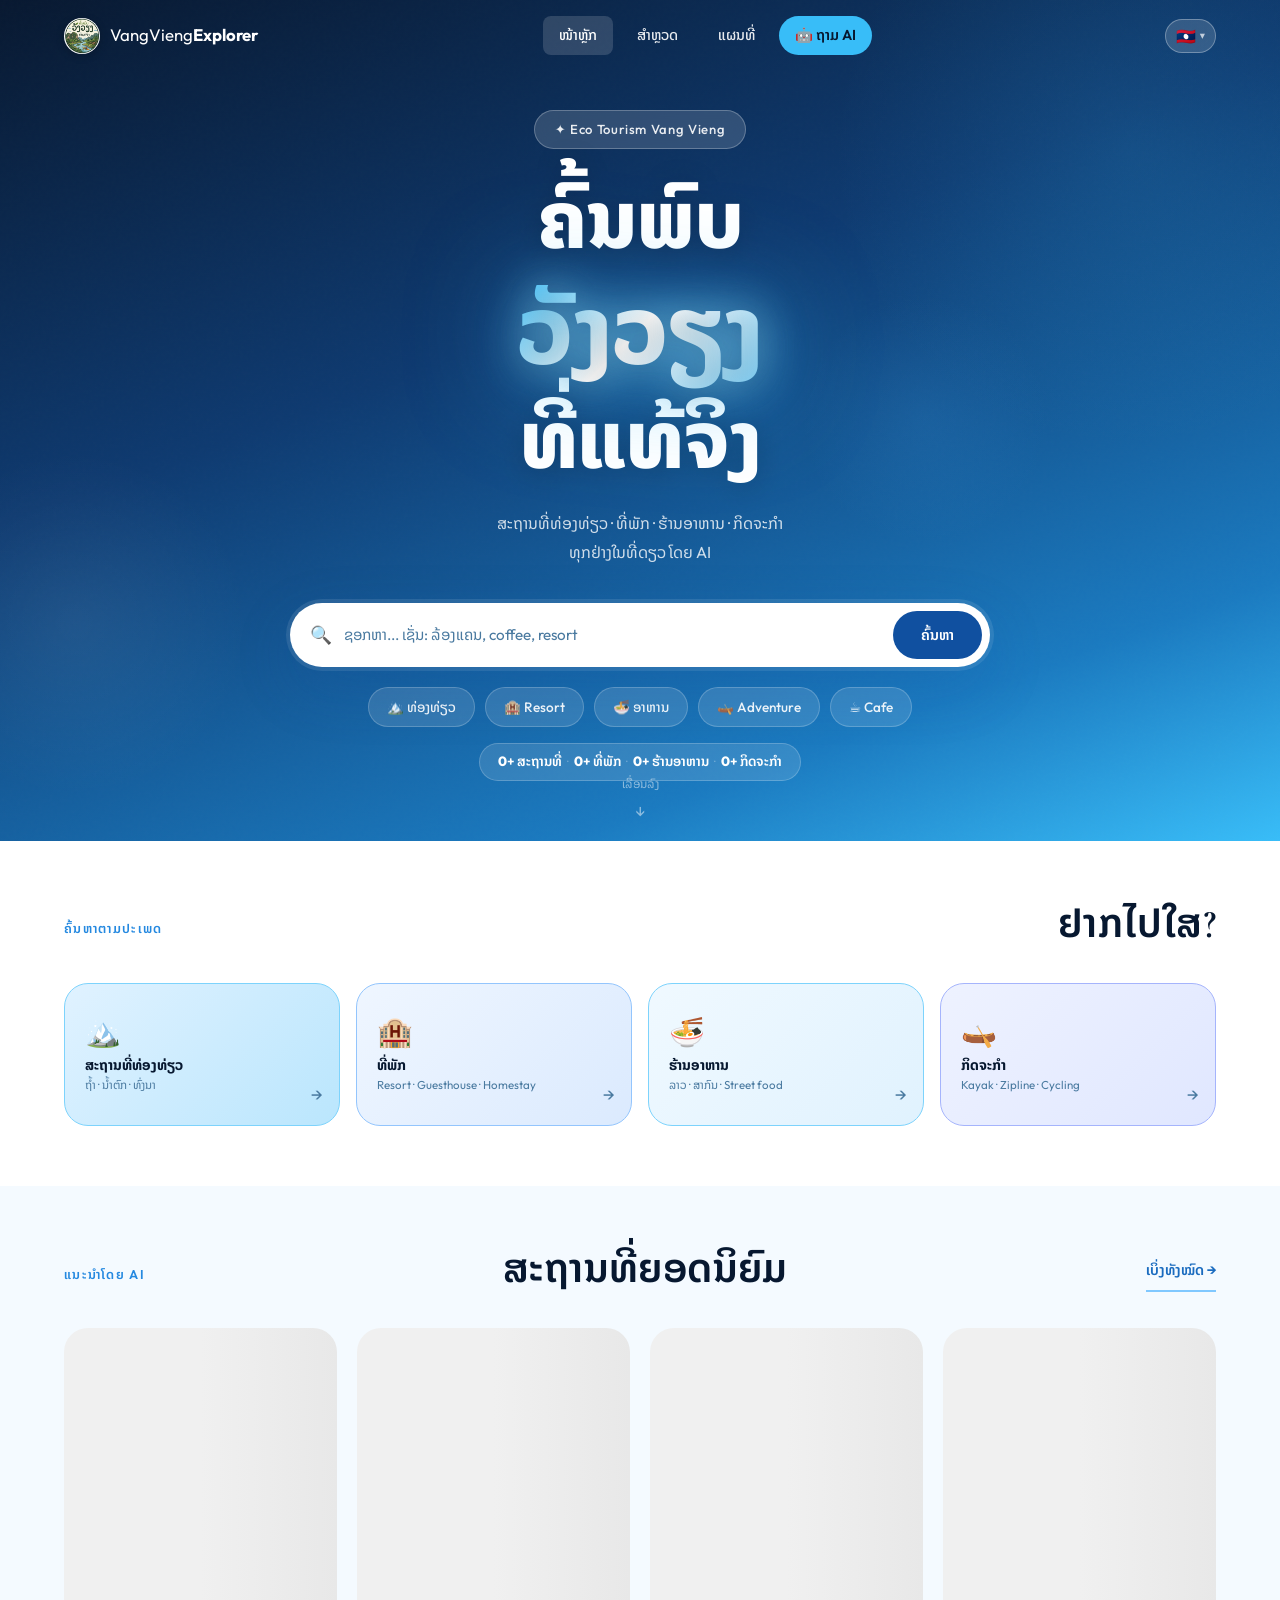
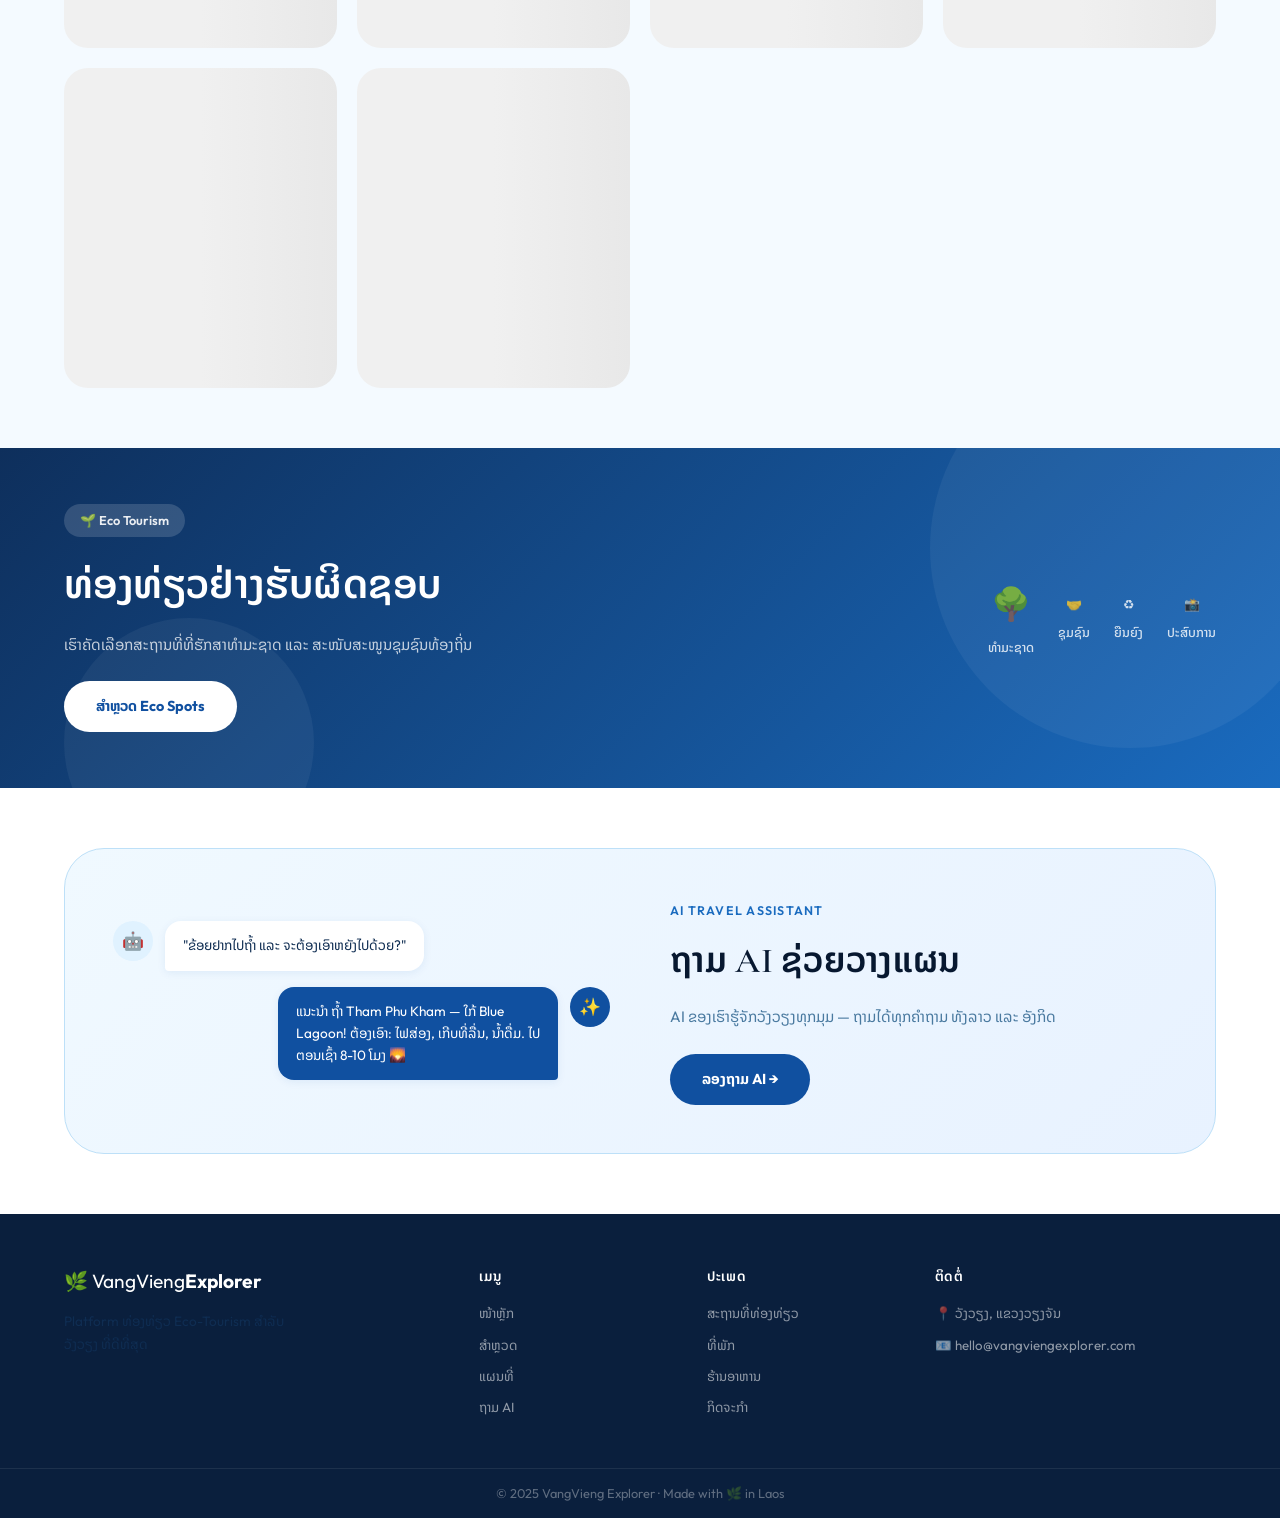
==== index.html @ a39c1e80 "Add files via upload" ====
<!DOCTYPE html>
<html lang="lo">
<head>
  <meta charset="UTF-8" />
  <meta name="viewport" content="width=device-width, initial-scale=1.0" />
  <title>VangVieng Explorer 🌿 — ສຳຫຼວດວັງວຽງ ລາວ</title>

  <!-- SEO -->
  <meta name="description" content="ສຳຫຼວດວັງວຽງ ລາວ — ສະຖານທີ່ທ່ອງທ່ຽວ, ທີ່ພັກ, ຮ້ານອາຫານ, ກິດຈະກຳ. Discover Vang Vieng attractions, hotels, restaurants and activities powered by AI.">
  <meta name="keywords" content="Vang Vieng, ວັງວຽງ, Laos, ລາວ, tourism, travel, eco tourism, Blue Lagoon, Tham Chang, kayak, zipline">
  <meta name="author" content="VangVieng Explorer">
  <meta name="robots" content="index, follow">
  <meta name="google-site-verification" content="aIEkSNs_3NFdKV3iaKgwpjX4M2gqIAVR-UfDAykAiaM">
  <link rel="canonical" href="https://duantest001-rgb.github.io/vangvieng-explorer/">

  <!-- Open Graph (Facebook, Line, WhatsApp) -->
  <meta property="og:type" content="website">
  <meta property="og:url" content="https://duantest001-rgb.github.io/vangvieng-explorer/">
  <meta property="og:title" content="VangVieng Explorer — ສຳຫຼວດວັງວຽງ ລາວ">
  <meta property="og:description" content="ສະຖານທີ່ທ່ອງທ່ຽວ, ທີ່ພັກ, ຮ້ານອາຫານ, ກິດຈະກຳ ວັງວຽງ ທຸກຢ່າງໃນທີ່ດຽວ ໂດຍ AI">
  <meta property="og:image" content="https://duantest001-rgb.github.io/vangvieng-explorer/assets/logo.png">
  <meta property="og:locale" content="lo_LA">
  <meta property="og:locale:alternate" content="en_US">
  <meta property="og:site_name" content="VangVieng Explorer">

  <!-- Twitter Card -->
  <meta name="twitter:card" content="summary_large_image">
  <meta name="twitter:title" content="VangVieng Explorer — ສຳຫຼວດວັງວຽງ">
  <meta name="twitter:description" content="ສະຖານທີ່ທ່ອງທ່ຽວ, ທີ່ພັກ, ຮ້ານອາຫານ ວັງວຽງ ໂດຍ AI">
  <meta name="twitter:image" content="https://duantest001-rgb.github.io/vangvieng-explorer/assets/logo.png">

  <!-- PWA -->
  <meta name="theme-color" content="#1050a0">
  <meta name="mobile-web-app-capable" content="yes">
  <meta name="apple-mobile-web-app-capable" content="yes">
  <meta name="apple-mobile-web-app-status-bar-style" content="black-translucent">
  <meta name="apple-mobile-web-app-title" content="VVExplorer">
  <link rel="manifest" href="manifest.json">
  <link rel="apple-touch-icon" href="assets/logo.png">
  <link rel="stylesheet" href="css/style.css" />
  <link rel="preconnect" href="https://fonts.googleapis.com">
  <link rel="preconnect" href="https://fonts.gstatic.com" crossorigin>
  <link href="https://fonts.googleapis.com/css2?family=Cormorant+Garamond:wght@500;600;700;800&family=Outfit:wght@300;400;500;600;700&family=Noto+Sans+Lao:wght@400;600;700;800&display=swap" rel="stylesheet">
</head>
<body>

  <nav class="navbar" id="navbar">
    <div class="nav-container">
      <a href="index.html" class="nav-logo">
        <img src="assets/logo.png" alt="logo" class="nav-logo-img" />
        <span class="logo-text">VangVieng<strong>Explorer</strong></span>
      </a>
      <div class="nav-links" id="navLinks">
        <a href="index.html" class="nav-link active" data-i18n="nav.home">ໜ້າຫຼັກ</a>
        <a href="pages/explore.html" class="nav-link" data-i18n="nav.explore">ສຳຫຼວດ</a>
        <a href="pages/map.html" class="nav-link" data-i18n="nav.map">ແຜນທີ່</a>
        <a href="pages/ai-chat.html" class="nav-link nav-ai" data-i18n="nav.ai">🤖 ຖາມ AI</a>
      </div>
      <div class="lang-dropdown" id="langDropdown">
        <button class="lang-toggle" id="langToggle" onclick="toggleLangMenu()">
          <span id="langFlag">🇱🇦</span>
          
          <span class="lang-arrow">▾</span>
        </button>
        <div class="lang-menu" id="langMenu">
          <button class="lang-option active" data-lang="lo" onclick="selectLang('lo','🇱🇦','ລາວ')">🇱🇦 ລາວ</button>
          <button class="lang-option" data-lang="en" onclick="selectLang('en','🇬🇧','English')">🇬🇧 English</button>
          <button class="lang-option" data-lang="zh" onclick="selectLang('zh','🇨🇳','中文')">🇨🇳 中文</button>
          <button class="lang-option" data-lang="th" onclick="selectLang('th','🇹🇭','ไทย')">🇹🇭 ไทย</button>
          <button class="lang-option" data-lang="ko" onclick="selectLang('ko','🇰🇷','한국어')">🇰🇷 한국어</button>
        </div>
      </div>
      <button class="hamburger" id="hamburger" aria-label="menu">
        <span></span><span></span><span></span>
      </button>
    </div>
  </nav>

  <!-- HERO -->
  <section class="hero">
    <div class="hero-bg">
      <div class="hero-shape s1"></div><div class="hero-shape s2"></div><div class="hero-shape s3"></div>
    </div>
    <div class="hero-content">
      <div class="hero-badge">✦ <span data-i18n="hero.badge">Eco Tourism Vang Vieng</span></div>
      <h1 class="hero-title">
        <span data-i18n="hero.line1">ຄົ້ນພົບ</span><br/>
        <span class="hero-highlight">ວັງວຽງ</span><br/>
        <span data-i18n="hero.line2">ທີ່ແທ້ຈິງ</span>
      </h1>
      <p class="hero-sub" data-i18n="hero.sub">ສະຖານທີ່ທ່ອງທ່ຽວ · ທີ່ພັກ · ຮ້ານອາຫານ · ກິດຈະກຳ<br>ທຸກຢ່າງໃນທີ່ດຽວ ໂດຍ AI</p>
      <div class="search-box">
        <div class="search-icon">🔍</div>
        <input type="text" id="heroSearch" class="search-input" placeholder="ຊອກຫາ..." autocomplete="off" />
        <button class="search-btn" onclick="handleSearch()" data-i18n="search.btn">ຄົ້ນຫາ</button>
      </div>
      <div class="quick-tags">
        <button class="tag" onclick="searchTag('attraction')" data-i18n="tag.attraction">🏔️ ທ່ອງທ່ຽວ</button>
        <button class="tag" onclick="searchTag('resort')" data-i18n="tag.resort">🏨 Resort</button>
        <button class="tag" onclick="searchTag('restaurant')" data-i18n="tag.food">🍜 ອາຫານ</button>
        <button class="tag" onclick="searchTag('adventure')" data-i18n="tag.adventure">🛶 Adventure</button>
        <button class="tag" onclick="searchTag('cafe')" data-i18n="tag.cafe">☕ Cafe</button>
      </div>
      <!-- WEATHER + STATS WIDGETS -->
      <div class="hero-widgets">
        <div class="weather-widget" id="weatherWidget" style="display:none;">
          <span class="weather-icon" id="wIcon">🌤️</span>
          <span class="weather-temp" id="wTemp">--°C</span>
          <span class="weather-desc" id="wDesc">ວັງວຽງ</span>
        </div>
        <div class="stats-widget">
          <span class="stats-widget-item"><span class="stat-num" data-target="50">0</span>+ <span data-i18n="stat.places">ສະຖານທີ່</span></span>
          <span class="stats-widget-dot">·</span>
          <span class="stats-widget-item"><span class="stat-num" data-target="30">0</span>+ <span data-i18n="stat.hotels">ທີ່ພັກ</span></span>
          <span class="stats-widget-dot">·</span>
          <span class="stats-widget-item"><span class="stat-num" data-target="40">0</span>+ <span data-i18n="stat.restaurants">ຮ້ານ</span></span>
          <span class="stats-widget-dot">·</span>
          <span class="stats-widget-item"><span class="stat-num" data-target="20">0</span>+ <span data-i18n="stat.activities">ກິດຈະກຳ</span></span>
        </div>
      </div>
    </div>
    <div class="hero-scroll">
      <span data-i18n="scroll">ເລື່ອນລົງ</span>
      <div class="scroll-arrow">↓</div>
    </div>
  </section>

  <!-- CATEGORIES -->
  <section class="section categories-section">
    <div class="container">
      <div class="section-header">
        <p class="section-label" data-i18n="cat.label">ຄົ້ນຫາຕາມປະເພດ</p>
        <h2 class="section-title" data-i18n="cat.title">ຢາກໄປໃສ?</h2>
      </div>
      <div class="categories-grid">
        <a href="pages/explore.html?cat=attraction" class="cat-card cat-attraction">
          <div class="cat-icon">🏔️</div>
          <div class="cat-info">
            <h3 data-i18n="cat.attraction">ສະຖານທີ່ທ່ອງທ່ຽວ</h3>
            <p data-i18n="cat.attraction.sub">ຖ້ຳ · ນ້ຳຕົກ · ທົ່ງນາ</p>
          </div>
          <div class="cat-arrow">→</div>
        </a>
        <a href="pages/explore.html?cat=hotel" class="cat-card cat-hotel">
          <div class="cat-icon">🏨</div>
          <div class="cat-info">
            <h3 data-i18n="cat.hotel">ທີ່ພັກ</h3>
            <p data-i18n="cat.hotel.sub">Resort · Guesthouse · Homestay</p>
          </div>
          <div class="cat-arrow">→</div>
        </a>
        <a href="pages/explore.html?cat=restaurant" class="cat-card cat-restaurant">
          <div class="cat-icon">🍜</div>
          <div class="cat-info">
            <h3 data-i18n="cat.restaurant">ຮ້ານອາຫານ</h3>
            <p data-i18n="cat.restaurant.sub">ລາວ · ສາກົນ · Street food</p>
          </div>
          <div class="cat-arrow">→</div>
        </a>
        <a href="pages/explore.html?cat=activity" class="cat-card cat-activity">
          <div class="cat-icon">🛶</div>
          <div class="cat-info">
            <h3 data-i18n="cat.activity">ກິດຈະກຳ</h3>
            <p data-i18n="cat.activity.sub">Kayak · Zipline · Cycling</p>
          </div>
          <div class="cat-arrow">→</div>
        </a>
      </div>
    </div>
  </section>

  <!-- FEATURED -->
  <section class="section featured-section">
    <div class="container">
      <div class="section-header">
        <p class="section-label" data-i18n="featured.label">ແນະນຳໂດຍ AI</p>
        <h2 class="section-title" data-i18n="featured.title">ສະຖານທີ່ຍອດນິຍົມ</h2>
        <a href="pages/explore.html" class="see-all" data-i18n="featured.all">ເບິ່ງທັງໝົດ →</a>
      </div>
      <div class="places-grid" id="featuredGrid"></div>
    </div>
  </section>

  <!-- ECO BANNER -->
  <section class="eco-banner">
    <div class="eco-bg-shapes"><div class="eco-shape e1"></div><div class="eco-shape e2"></div></div>
    <div class="container eco-content">
      <div class="eco-text">
        <span class="eco-tag">🌱 Eco Tourism</span>
        <h2 data-i18n="eco.title">ທ່ອງທ່ຽວຢ່າງຮັບຜິດຊອບ</h2>
        <p data-i18n="eco.sub">ເຮົາຄັດເລືອກສະຖານທີ່ທີ່ຮັກສາທໍາມະຊາດ ແລະ ສະໜັບສະໜູນຊຸມຊົນທ້ອງຖິ່ນ</p>
        <a href="pages/explore.html?eco=true" class="btn-eco" data-i18n="eco.btn">ສຳຫຼວດ Eco Spots</a>
      </div>
      <div class="eco-icons">
        <div class="eco-icon-item">🌳<span data-i18n="eco.nature">ທໍາມະຊາດ</span></div>
        <div class="eco-icon-item">🤝<span data-i18n="eco.community">ຊຸມຊົນ</span></div>
        <div class="eco-icon-item">♻️<span data-i18n="eco.sustain">ຍືນຍົງ</span></div>
        <div class="eco-icon-item">📸<span data-i18n="eco.experience">ປະສົບການ</span></div>
      </div>
    </div>
  </section>

  <!-- AI PROMO -->
  <section class="section ai-promo-section">
    <div class="container">
      <div class="ai-promo-card">
        <div class="ai-promo-left">
          <div class="ai-bubble">
            <div class="ai-avatar">🤖</div>
            <div class="ai-msg"><p data-i18n="ai.q">"ຂ້ອຍຢາກໄປຖ້ຳ ແລະ ຈະຕ້ອງເອົາຫຍັງໄປດ້ວຍ?"</p></div>
          </div>
          <div class="ai-bubble reply" id="aiPromoBubble" style="opacity:0;transform:translateY(8px);transition:opacity 0.5s ease,transform 0.5s ease;">
            <div class="ai-avatar bot">✨</div>
            <div class="ai-msg bot-msg"><p data-i18n="ai.a">ແນະນຳ ຖ້ຳ Tham Phu Kham — ໃກ້ Blue Lagoon! ຕ້ອງເອົາ: ໄຟສ່ອງ, ເກີບ, ນ້ຳດື່ມ 🌄</p></div>
          </div>
        </div>
        <div class="ai-promo-right">
          <span class="ai-label">AI Travel Assistant</span>
          <h2 data-i18n="ai.title">ຖາມ AI ຊ່ວຍວາງແຜນ</h2>
          <p data-i18n="ai.desc">AI ຂອງເຮົາຮູ້ຈັກວັງວຽງທຸກມຸມ — ຖາມໄດ້ທຸກຄຳຖາມ ທັງລາວ ແລະ ອັງກິດ</p>
          <a href="pages/ai-chat.html" class="btn-primary" data-i18n="ai.btn">ລອງຖາມ AI →</a>
        </div>
      </div>
    </div>
  </section>
  <script>
    // Animate AI reply bubble when in view
    const observer = new IntersectionObserver((entries) => {
      entries.forEach(entry => {
        if (entry.isIntersecting) {
          setTimeout(() => {
            const el = document.getElementById('aiPromoBubble');
            if (el) { el.style.opacity = '1'; el.style.transform = 'translateY(0)'; }
          }, 600);
          observer.disconnect();
        }
      });
    }, { threshold: 0.4 });
    const promoSection = document.querySelector('.ai-promo-section');
    if (promoSection) observer.observe(promoSection);
  </script>

  <!-- FOOTER -->
  <footer class="footer">
    <div class="container footer-grid">
      <div class="footer-brand">
        <div class="footer-logo">🌿 VangVieng<strong>Explorer</strong></div>
        <p data-i18n="footer.desc">Platform ທ່ອງທ່ຽວ Eco-Tourism ສຳລັບວັງວຽງ ທີ່ດີທີ່ສຸດ</p>
      </div>
      <div class="footer-links">
        <h4 data-i18n="footer.menu">ເມນູ</h4>
        <a href="index.html" data-i18n="nav.home">ໜ້າຫຼັກ</a>
        <a href="pages/explore.html" data-i18n="nav.explore">ສຳຫຼວດ</a>
        <a href="pages/map.html" data-i18n="nav.map">ແຜນທີ່</a>
        <a href="pages/ai-chat.html" data-i18n="footer.ai">ຖາມ AI</a>
      </div>
      <div class="footer-links">
        <h4 data-i18n="footer.cat">ປະເພດ</h4>
        <a href="pages/explore.html?cat=attraction" data-i18n="cat.attraction">ສະຖານທີ່</a>
        <a href="pages/explore.html?cat=hotel" data-i18n="cat.hotel">ທີ່ພັກ</a>
        <a href="pages/explore.html?cat=restaurant" data-i18n="cat.restaurant">ຮ້ານອາຫານ</a>
        <a href="pages/explore.html?cat=activity" data-i18n="cat.activity">ກິດຈະກຳ</a>
      </div>
      <div class="footer-contact">
        <h4 data-i18n="footer.contact">ຕິດຕໍ່</h4>
        <p>📍 <span data-i18n="footer.location">ວັງວຽງ, ແຂວງວຽງຈັນ</span></p>
        <p>📧 hello@vangviengexplorer.com</p>
      </div>
    </div>
    <div class="footer-bottom">
      <p data-i18n="footer.copy">© 2025 VangVieng Explorer · Made with 🌿 in Laos</p>
    </div>
  </footer>

  <script src="js/auth.js"></script>
  <script src="js/supabase.js"></script>
  <script src="js/app.js"></script>
  <script src="js/i18n.js"></script>
  <script>
    // ── WEATHER — Vang Vieng ──
    async function loadWeather() {
      // ລອງ direct ກ່ອນ — ຖ້າ fail ໃຊ້ Worker proxy
      const WEATHER_URL = 'https://api.openweathermap.org/data/2.5/weather?lat=18.9167&lon=102.4500&appid=25e354c80aa4d1d062271734755205c4&units=metric';
      const PROXY_URL   = 'https://gemini-proxy.duan-test001.workers.dev/weather';

      async function tryFetch(url) {
        const res = await fetch(url, { signal: AbortSignal.timeout(5000) });
        if (!res.ok) throw new Error('fail');
        return res.json();
      }

      try {
        let data;
        try {
          data = await tryFetch(WEATHER_URL);
        } catch {
          // fallback ຜ່ານ Worker
          data = await tryFetch(PROXY_URL);
        }
        const temp = Math.round(data.main.temp);
        const desc = data.weather[0].main;
        document.getElementById('wIcon').textContent = getWeatherIcon(desc);
        document.getElementById('wTemp').textContent = `${temp}°C`;
        document.getElementById('wDesc').textContent = getWeatherLao(desc);
        document.getElementById('weatherWidget').style.display = 'inline-flex';
      } catch {
        const w = document.getElementById('weatherWidget');
        if (w) w.style.display = 'none';
      }
    }

    function getWeatherIcon(main) {
      const map = {
        Clear: '☀️', Clouds: '⛅', Rain: '🌧️',
        Thunderstorm: '⛈️', Drizzle: '🌦️', Snow: '❄️',
        Mist: '🌫️', Fog: '🌫️', Haze: '🌫️'
      };
      return map[main] || '🌤️';
    }

    function getWeatherLao(main) {
      const map = {
        Clear: 'ແດດອອກ', Clouds: 'ມີເມກ', Rain: 'ຝົນຕົກ',
        Thunderstorm: 'ພາຍຸ', Drizzle: 'ຝົນປອຍ', Snow: 'ຫິມະ',
        Mist: 'ໝອກ', Fog: 'ໝອກ', Haze: 'ຝຸ່ນ'
      };
      return map[main] || 'ສະພາບດີ';
    }

    loadWeather();
    if ('serviceWorker' in navigator) {
      window.addEventListener('load', () => {
        navigator.serviceWorker.register('/vangvieng-explorer/service-worker.js')
          .then(r => console.log('SW registered'))
          .catch(e => console.log('SW error:', e));
      });
    }
  </script>
  <script src="js/active-trip.js"></script>
</body>
</html>
---- css/style.css ----
/* ═══════════════════════════════════════════════
   VangVieng Explorer — Design System v2
   Aesthetic: Organic Luxury · Lush Green · Warm Earth
   UPGRADED: Animations · Polish · Mobile UX
═══════════════════════════════════════════════ */

/* ── VARIABLES ── */
:root {
  --green-900: #0a1f3d;
  --green-800: #0e2f5c;
  --green-700: #1050a0;
  --green-600: #1a6bbf;
  --green-500: #2589e0;
  --green-400: #4aaaf5;
  --green-300: #80c8ff;
  --green-100: #e0f2ff;
  --green-50:  #f0f9ff;

  --earth-700: #0a4a7a;
  --earth-500: #2272b0;
  --earth-300: #89c4f0;
  --earth-100: #e8f5ff;

  --gold:    #38bdf8;
  --gold-lt: #bae6fd;

  --dark:    #071830;
  --text:    #0f2d52;
  --muted:   #4a7aa0;
  --border:  #bde0f8;
  --bg:      #f4faff;
  --white:   #ffffff;

  --font-display: 'Cormorant Garamond', 'Noto Sans Lao', Georgia, serif;
  --font-body:    'Outfit', 'Noto Sans Lao', system-ui, sans-serif;

  --shadow-sm: 0 2px 8px rgba(16, 80, 160, 0.08);
  --shadow-md: 0 8px 32px rgba(16, 80, 160, 0.13);
  --shadow-lg: 0 20px 60px rgba(16, 80, 160, 0.18);

  --radius-sm: 8px;
  --radius-md: 16px;
  --radius-lg: 24px;
  --radius-xl: 40px;

  --transition: 0.3s cubic-bezier(0.4, 0, 0.2, 1);
}

/* ── FONT DISPLAY SWAP (prevent CLS) ── */
@font-face { font-display: swap; }

/* ── RESET ── */
*, *::before, *::after { box-sizing: border-box; margin: 0; padding: 0; }
html { scroll-behavior: smooth; font-size: 16px; }
body {
  font-family: var(--font-body);
  background: var(--bg);
  color: var(--text);
  line-height: 1.6;
  overflow-x: hidden;
}
a { text-decoration: none; color: inherit; }
img { max-width: 100%; display: block; }
button { cursor: pointer; border: none; font-family: var(--font-body); }

/* ── CONTAINER ── */
.container { max-width: 1200px; margin: 0 auto; padding: 0 24px; }

/* ══════════════════════════════════════════
   NAVBAR
══════════════════════════════════════════ */
.navbar {
  position: fixed; top: 0; left: 0; right: 0; z-index: 1000;
  padding: 16px 0;
  transition: var(--transition);
}
.navbar.scrolled {
  background: rgba(255,255,255,0.95);
  backdrop-filter: blur(20px);
  box-shadow: var(--shadow-sm);
  padding: 12px 0;
}
.nav-container {
  max-width: 1200px; margin: 0 auto; padding: 0 24px;
  display: flex; align-items: center; justify-content: space-between;
}
.nav-logo {
  display: flex; align-items: center; gap: 10px;
  font-family: var(--font-body); font-size: 1.05rem; color: var(--white);
  transition: var(--transition);
}
.navbar.scrolled .nav-logo { color: var(--dark); }

.nav-logo-img {
  width: 36px; height: 36px;
  border-radius: 50%;
  object-fit: cover;
  object-position: center;
  flex-shrink: 0;
  box-shadow: 0 2px 8px rgba(0,0,0,0.2);
}

.nav-logo strong { font-weight: 700; }

.nav-links { display: flex; align-items: center; gap: 8px; }
.nav-link {
  padding: 8px 16px; border-radius: var(--radius-sm);
  font-size: 0.9rem; font-weight: 500; color: rgba(255,255,255,0.9);
  transition: var(--transition);
}
.navbar.scrolled .nav-link { color: var(--text); }
.nav-link:hover, .nav-link.active { background: rgba(255,255,255,0.15); color: var(--white); }
.navbar.scrolled .nav-link:hover, .navbar.scrolled .nav-link.active {
  background: var(--green-100); color: var(--green-700);
}
.nav-ai {
  background: var(--gold) !important; color: var(--dark) !important;
  font-weight: 600; border-radius: var(--radius-xl);
}
.nav-ai:hover { background: var(--gold-lt) !important; transform: translateY(-1px); }

.hamburger { display: none; flex-direction: column; gap: 5px; background: none; padding: 4px; }
.hamburger span {
  display: block; width: 22px; height: 2px;
  background: var(--white); border-radius: 2px; transition: var(--transition);
}
.navbar.scrolled .hamburger span { background: var(--dark); }

/* ══════════════════════════════════════════
   HERO
══════════════════════════════════════════ */
.hero {
  min-height: clamp(520px, 90vh, 100vh);
  background: linear-gradient(160deg, #071830 0%, #0e3a70 40%, #1a7ac0 80%, #38bdf8 100%);
  display: flex; flex-direction: column; align-items: center; justify-content: center;
  position: relative; overflow: hidden;
  padding: clamp(70px, 10vw, 110px) clamp(16px, 4vw, 24px) clamp(30px, 5vw, 60px);
}

/* Animated grain overlay for depth */
.hero::after {
  content: '';
  position: absolute; inset: 0; z-index: 1; pointer-events: none;
  background-image: url("data:image/svg+xml,%3Csvg viewBox='0 0 256 256' xmlns='http://www.w3.org/2000/svg'%3E%3Cfilter id='noise'%3E%3CfeTurbulence type='fractalNoise' baseFrequency='0.9' numOctaves='4' stitchTiles='stitch'/%3E%3C/filter%3E%3Crect width='100%25' height='100%25' filter='url(%23noise)' opacity='0.04'/%3E%3C/svg%3E");
  opacity: 0.4;
}

.hero-bg { position: absolute; inset: 0; pointer-events: none; z-index: 1; }
.hero-shape {
  position: absolute; border-radius: 50%;
  background: rgba(255,255,255,0.05);
  animation: floatShape 8s ease-in-out infinite;
}
.s1 { width: 600px; height: 600px; top: -150px; right: -150px; animation-delay: 0s; background: radial-gradient(circle, rgba(56,189,248,0.12) 0%, transparent 70%); }
.s2 { width: 350px; height: 350px; bottom: 5%; left: -100px; animation-delay: 2.5s; background: radial-gradient(circle, rgba(255,255,255,0.06) 0%, transparent 70%); }
.s3 { width: 250px; height: 250px; top: 35%; right: 18%; animation-delay: 4.5s; background: radial-gradient(circle, rgba(74,170,245,0.1) 0%, transparent 70%); }
.s4 { width: 180px; height: 180px; bottom: 20%; right: 8%; animation-delay: 1.5s; background: radial-gradient(circle, rgba(255,255,255,0.04) 0%, transparent 70%); }

@keyframes floatShape {
  0%, 100% { transform: translateY(0) scale(1) rotate(0deg); }
  33%  { transform: translateY(-18px) scale(1.02) rotate(1deg); }
  66%  { transform: translateY(-8px) scale(0.99) rotate(-0.5deg); }
}

.hero-content {
  position: relative; z-index: 3;
  max-width: 700px; width: 100%; text-align: center;
  animation: heroFadeIn 1s ease-out;
}
@keyframes heroFadeIn {
  from { opacity: 0; transform: translateY(40px); }
  to   { opacity: 1; transform: translateY(0); }
}

.weather-widget {
  display: inline-flex; align-items: center; gap: 8px;
  background: rgba(255,255,255,0.12);
  border: 1px solid rgba(255,255,255,0.2);
  backdrop-filter: blur(8px);
  border-radius: var(--radius-xl);
  padding: 6px 16px; margin-bottom: 14px;
  font-family: var(--font-body);
  cursor: default;
}
.weather-icon { font-size: 1.1rem; line-height: 1; }
.weather-temp {
  font-size: 0.95rem; font-weight: 700;
  color: var(--white); letter-spacing: 0.02em;
}
.weather-desc {
  font-size: 0.78rem; color: rgba(255,255,255,0.7);
  border-left: 1px solid rgba(255,255,255,0.25);
  padding-left: 8px; margin-left: 2px;
}
@media (max-width: 480px) {
  .weather-widget { padding: 5px 12px; gap: 6px; }
  .weather-temp { font-size: 0.88rem; }
  .weather-desc { font-size: 0.72rem; }
}

.hero-badge {
  display: inline-block; margin-bottom: 20px;
  padding: 8px 20px; border-radius: var(--radius-xl);
  background: rgba(255,255,255,0.15); border: 1px solid rgba(255,255,255,0.25);
  color: rgba(255,255,255,0.9); font-size: 0.82rem; font-weight: 500;
  letter-spacing: 0.05em; backdrop-filter: blur(10px);
}

.hero-title {
  font-family: 'Noto Sans Lao', 'Cormorant Garamond', Georgia, serif;
  font-size: clamp(2rem, 8vw, 5rem);
  font-weight: 800; line-height: 1.25;
  color: var(--white);
  margin-bottom: 20px;
  letter-spacing: 0;
  text-shadow: 0 4px 30px rgba(0,0,0,0.2);
}
.hero-highlight {
  color: #ffffff;
  position: relative;
  display: inline-block;
  background: linear-gradient(135deg, #38bdf8 0%, #ffffff 50%, #7dd3fc 100%);
  -webkit-background-clip: text;
  -webkit-text-fill-color: transparent;
  background-clip: text;
  font-size: 1.2em;
  font-weight: 800;
  filter: drop-shadow(0 0 20px rgba(125,211,252,0.9)) drop-shadow(0 0 50px rgba(56,189,248,0.6));
  animation: glowPulse 3s ease-in-out infinite;
}
@keyframes glowPulse {
  0%, 100% { filter: drop-shadow(0 0 20px rgba(125,211,252,0.9)) drop-shadow(0 0 50px rgba(56,189,248,0.6)); }
  50%       { filter: drop-shadow(0 0 35px rgba(255,255,255,1)) drop-shadow(0 0 80px rgba(56,189,248,0.9)); }
}

.hero-sub {
  color: rgba(255,255,255,0.8); font-size: clamp(0.82rem, 2.5vw, 1rem);
  margin-bottom: clamp(20px, 4vw, 36px); line-height: 1.8;
}

/* Search Box */
.search-box {
  display: flex; align-items: center; gap: 12px;
  background: var(--white); border-radius: var(--radius-xl);
  padding: 8px 8px 8px 20px;
  box-shadow: var(--shadow-lg), 0 0 0 4px rgba(255,255,255,0.1);
  margin-bottom: 20px;
  transition: var(--transition);
}
.search-box:focus-within {
  box-shadow: var(--shadow-lg), 0 0 0 4px rgba(255,255,255,0.3);
}
.search-icon { font-size: 1.1rem; flex-shrink: 0; }
.search-input {
  flex: 1; border: none; outline: none; background: none;
  font-family: var(--font-body); font-size: 0.95rem; color: var(--text);
}
.search-input::placeholder { color: var(--muted); }
.search-btn {
  padding: 12px 28px; border-radius: var(--radius-xl);
  background: var(--green-700); color: var(--white);
  font-size: 0.9rem; font-weight: 600;
  transition: var(--transition); flex-shrink: 0;
}
.search-btn:hover { background: var(--green-600); transform: scale(1.02); }

/* Quick Tags */
.quick-tags { display: flex; flex-wrap: wrap; gap: 10px; justify-content: center; }
.tag {
  padding: 8px 18px; border-radius: var(--radius-xl);
  background: rgba(255,255,255,0.12); border: 1px solid rgba(255,255,255,0.2);
  color: rgba(255,255,255,0.9); font-size: 0.85rem; font-weight: 500;
  transition: var(--transition); backdrop-filter: blur(8px);
}
.tag:hover { background: rgba(255,255,255,0.22); transform: translateY(-2px); }

/* Hero Scroll */
.hero-scroll {
  position: absolute; bottom: 16px; left: 50%; transform: translateX(-50%);
  display: flex; flex-direction: column; align-items: center; gap: 6px;
  color: rgba(255,255,255,0.5); font-size: 0.75rem; z-index: 2;
  animation: bounceDown 2s ease-in-out infinite;
}
.scroll-arrow { font-size: 1rem; }
@keyframes bounceDown {
  0%, 100% { transform: translateX(-50%) translateY(0); }
  50% { transform: translateX(-50%) translateY(8px); }
}

/* ══════════════════════════════════════════
   STATS BAR
══════════════════════════════════════════ */
/* ── HERO WIDGETS (weather + stats) ── */
.hero-widgets {
  display: flex; flex-wrap: wrap; gap: 10px;
  justify-content: center; margin-top: 16px;
}
.weather-widget,
.stats-widget {
  display: inline-flex; align-items: center; gap: 8px;
  background: rgba(255,255,255,0.12);
  border: 1px solid rgba(255,255,255,0.2);
  backdrop-filter: blur(8px);
  border-radius: var(--radius-xl);
  padding: 8px 18px; height: 38px;
  font-family: var(--font-body);
  box-sizing: border-box;
}
.stats-widget { gap: 5px; }
.weather-icon { font-size: 0.95rem; }
.weather-temp {
  font-size: clamp(0.78rem, 1.8vw, 0.88rem);
  font-weight: 700; color: var(--white);
}
.weather-desc {
  font-size: clamp(0.68rem, 1.5vw, 0.75rem);
  color: rgba(255,255,255,0.7);
  border-left: 1px solid rgba(255,255,255,0.25);
  padding-left: 7px;
}
.stats-widget-item {
  font-size: clamp(0.72rem, 1.7vw, 0.84rem);
  font-weight: 600; color: var(--white); white-space: nowrap;
}
.stats-widget-item .stat-num { font-weight: 800; }
.stats-widget-dot { color: rgba(255,255,255,0.3); font-size: 0.75rem; }

@media (max-width: 480px) {
  .hero-widgets { gap: 8px; }
  .weather-widget, .stats-widget { padding: 6px 12px; height: 34px; }
}

/* ══════════════════════════════════════════
   SECTIONS
══════════════════════════════════════════ */
.section { padding: clamp(28px, 5vw, 60px) 0; }
.section-header {
  display: flex; align-items: flex-end; justify-content: space-between;
  flex-wrap: wrap; gap: 12px; margin-bottom: clamp(20px, 3vw, 36px);
}
.section-label {
  font-size: 0.8rem; font-weight: 600; letter-spacing: 0.1em;
  color: var(--green-500); text-transform: uppercase; margin-bottom: 8px;
}
.section-title {
  font-family: var(--font-display); font-size: clamp(1.8rem, 4vw, 2.5rem);
  color: var(--dark); font-weight: 600; line-height: 1.15;
  letter-spacing: 0.01em;
}
.see-all {
  font-size: 0.9rem; font-weight: 600; color: var(--green-600);
  padding: 8px 0; border-bottom: 2px solid var(--green-300);
  transition: var(--transition); white-space: nowrap;
}
.see-all:hover { color: var(--green-800); border-color: var(--green-600); }

/* ══════════════════════════════════════════
   CATEGORIES
══════════════════════════════════════════ */
.categories-section { background: var(--white); }
.categories-grid {
  display: grid; grid-template-columns: repeat(2, 1fr); gap: 10px;
}
@media (min-width: 768px) { .categories-grid { grid-template-columns: repeat(4, 1fr); gap: 16px; } }

.cat-card {
  display: flex; flex-direction: row; align-items: center;
  gap: 12px;
  padding: 14px 14px; border-radius: var(--radius-lg);
  position: relative; overflow: hidden;
  transition: var(--transition); cursor: pointer;
  border: 1px solid transparent;
  min-height: unset;
}
@media (min-width: 768px) {
  .cat-card {
    flex-direction: column; align-items: flex-start;
    padding: 24px 20px 32px; gap: 0;
  }
  .cat-icon { margin-bottom: 10px; }
}
.cat-card:hover { transform: translateY(-2px); box-shadow: var(--shadow-md); }
.cat-attraction { background: linear-gradient(135deg, #e0f2ff 0%, #bae6fd 100%); border-color: #7dd3fc; }
.cat-hotel      { background: linear-gradient(135deg, #eff6ff 0%, #dbeafe 100%); border-color: #93c5fd; }
.cat-restaurant { background: linear-gradient(135deg, #f0f9ff 0%, #e0f2fe 100%); border-color: #7dd3fc; }
.cat-activity   { background: linear-gradient(135deg, #eef2ff 0%, #e0e7ff 100%); border-color: #a5b4fc; }

.cat-icon { font-size: 1.8rem; margin-bottom: 0; flex-shrink: 0; }
.cat-info h3 { font-size: clamp(0.72rem, 2vw, 0.88rem); font-weight: 700; color: var(--dark); margin-bottom: 2px; }
.cat-info p  { font-size: clamp(0.6rem, 1.6vw, 0.72rem); color: var(--muted); line-height: 1.3; }
.cat-arrow { position: absolute; bottom: 10px; right: 12px; font-size: 0.9rem; color: var(--muted); }
.cat-arrow {
  position: absolute; bottom: 16px; right: 16px;
  font-size: 1.1rem; color: var(--muted);
  transition: var(--transition);
}
.cat-card:hover .cat-arrow { transform: translateX(4px); color: var(--green-600); }

/* Hero Logo */
.hero-logo-wrap {
  margin: 0 auto 24px;
  display: flex; justify-content: center;
  filter: drop-shadow(0 8px 32px rgba(0,0,0,0.35));
  animation: logoFloat 4s ease-in-out infinite;
}
.hero-logo-img {
  width: min(340px, 75vw);
  height: auto;
  border-radius: 50%;
}
@keyframes logoFloat {
  0%, 100% { transform: translateY(0px); }
  50%       { transform: translateY(-10px); }
}
/* Language Dropdown */
.lang-dropdown {
  position: relative; margin-left: 8px;
}
.lang-toggle {
  display: flex; align-items: center; gap: 4px;
  padding: 6px 10px; border-radius: var(--radius-xl);
  background: rgba(255,255,255,0.15);
  border: 1.5px solid rgba(255,255,255,0.3);
  color: var(--white); font-size: 1rem; font-weight: 600;
  font-family: var(--font-body); cursor: pointer;
  transition: var(--transition); white-space: nowrap;
}
.lang-toggle:hover { background: rgba(255,255,255,0.25); }
.navbar.scrolled .lang-toggle {
  background: var(--bg); border-color: var(--border); color: var(--dark);
}
.lang-arrow { font-size: 0.65rem; opacity: 0.7; transition: var(--transition); }
.lang-dropdown.open .lang-arrow { transform: rotate(180deg); }

.lang-menu {
  display: none; position: absolute; top: calc(100% + 8px); right: 0;
  background: var(--white); border: 1px solid var(--border);
  border-radius: var(--radius-md); box-shadow: var(--shadow-md);
  overflow: hidden; min-width: 140px; z-index: 200;
}
.lang-dropdown.open .lang-menu { display: block; animation: fadeIn 0.15s ease; }

.lang-option {
  display: flex; align-items: center; gap: 10px;
  width: 100%; padding: 10px 16px;
  font-size: 0.88rem; font-weight: 500; color: var(--text);
  font-family: var(--font-body); text-align: left;
  transition: var(--transition); background: none;
}
.lang-option:hover  { background: var(--bg); color: var(--green-700); }
.lang-option.active { background: var(--green-100); color: var(--green-700); font-weight: 700; }

@media (max-width: 768px) {
  .lang-dropdown { margin-left: 4px; }
  .lang-toggle { padding: 5px 10px; font-size: 0.8rem; }
  #langLabel { display: none; }
}

.featured-section { background: var(--bg); }
.places-grid {
  display: grid;
  grid-template-columns: repeat(auto-fill, minmax(260px, 1fr));
  gap: 20px;
}

.place-card {
  background: var(--white);
  border-radius: var(--radius-lg);
  overflow: hidden;
  box-shadow: 0 2px 12px rgba(16,80,160,0.07);
  transition: transform 0.35s cubic-bezier(0.34, 1.56, 0.64, 1), box-shadow 0.35s ease;
  cursor: pointer;
  border: none;
  position: relative;
  opacity: 0;
  animation: cardReveal 0.5s ease forwards;
}
.place-card:nth-child(1) { animation-delay: 0.05s; }
.place-card:nth-child(2) { animation-delay: 0.10s; }
.place-card:nth-child(3) { animation-delay: 0.15s; }
.place-card:nth-child(4) { animation-delay: 0.20s; }
.place-card:nth-child(5) { animation-delay: 0.25s; }
.place-card:nth-child(6) { animation-delay: 0.30s; }

@keyframes cardReveal {
  from { opacity: 0; transform: translateY(20px); }
  to   { opacity: 1; transform: translateY(0); }
}

.place-card:hover {
  transform: translateY(-7px) scale(1.01);
  box-shadow: 0 20px 50px rgba(16,80,160,0.18);
}

/* Image area */
.card-img-placeholder {
  width: 100%; aspect-ratio: 3/2;
  display: flex; align-items: center; justify-content: center;
  font-size: 4rem; position: relative; overflow: hidden;
  transition: transform 0.4s ease;
}
.place-card:hover .card-img-placeholder { transform: scale(1.04); }
.card-img-placeholder img {
  position: absolute; inset: 0; width: 100%; height: 100%;
  object-fit: cover;
  transition: transform 0.4s ease, opacity 0.4s ease;
}
.card-img-placeholder::after {
  content: '';
  position: absolute; inset: 0;
  background: linear-gradient(to bottom, transparent 40%, rgba(0,0,0,0.4) 100%);
  z-index: 1;
}

/* Eco badge */
.card-eco-badge {
  position: absolute; top: 12px; left: 12px; z-index: 2;
  background: rgba(255,255,255,0.92);
  color: #059669; font-size: 0.72rem; font-weight: 700;
  padding: 4px 10px; border-radius: var(--radius-xl);
  backdrop-filter: blur(8px);
}

/* Rating badge */
.card-rating-badge {
  position: absolute; top: 12px; right: 12px; z-index: 2;
  background: rgba(0,0,0,0.55);
  color: var(--white); font-size: 0.78rem; font-weight: 600;
  padding: 4px 10px; border-radius: var(--radius-xl);
  backdrop-filter: blur(8px);
}

/* Body */
.card-body { padding: 14px 16px 16px; }
.card-cat {
  font-size: 0.7rem; font-weight: 700; letter-spacing: 0.08em;
  text-transform: uppercase; color: var(--green-600);
  margin-bottom: 4px; display: block;
}
.card-title {
  font-size: 0.97rem; font-weight: 700;
  color: var(--dark); margin-bottom: 4px;
  white-space: nowrap; overflow: hidden; text-overflow: ellipsis;
}
.card-footer {
  display: flex; align-items: center; justify-content: space-between;
  margin-top: 8px;
}
.card-rating { font-size: 0.8rem; font-weight: 600; color: var(--gold); }
.card-price  { font-size: 0.8rem; color: var(--muted); }
.card-desc { display: none; }
.card-meta { display: none; }

/* ══════════════════════════════════════════
   ECO BANNER
══════════════════════════════════════════ */
.eco-banner {
  background: linear-gradient(135deg, #0e2f5c 0%, #1a6bbf 100%);
  padding: clamp(32px,5vw,56px) 0; position: relative; overflow: hidden;
}
.eco-bg-shapes { position: absolute; inset: 0; pointer-events: none; }
.eco-shape { position: absolute; border-radius: 50%; background: rgba(255,255,255,0.05); }
.e1 { width: 400px; height: 400px; top: -100px; right: -50px; }
.e2 { width: 250px; height: 250px; bottom: -80px; left: 5%; }

.eco-content {
  position: relative; z-index: 2;
  display: flex; align-items: center; justify-content: space-between;
  flex-wrap: wrap; gap: clamp(20px,4vw,40px);
}
.eco-text { max-width: 500px; }
.eco-tag {
  display: inline-block; margin-bottom: 16px;
  background: rgba(255,255,255,0.15); color: rgba(255,255,255,0.9);
  padding: 6px 16px; border-radius: var(--radius-xl); font-size: 0.8rem; font-weight: 600;
}
.eco-text h2 {
  font-family: var(--font-display); font-size: clamp(1.8rem, 4vw, 2.5rem);
  color: var(--white); margin-bottom: 16px; font-weight: 600; letter-spacing: 0.01em;
}
.eco-text p { color: rgba(255,255,255,0.75); font-size: clamp(0.82rem,2vw,0.95rem); margin-bottom: clamp(14px,2.5vw,24px); }
.btn-eco {
  display: inline-block; padding: 14px 32px; border-radius: var(--radius-xl);
  background: var(--white); color: var(--green-700);
  font-weight: 700; font-size: 0.9rem; transition: var(--transition);
}
.btn-eco:hover { background: var(--green-100); transform: translateY(-2px); }

.eco-icons { display: flex; gap: clamp(14px,3vw,24px); flex-wrap: wrap; align-items: center; }
.eco-icon-item {
  display: flex; flex-direction: column; align-items: center; gap: 8px;
  color: rgba(255,255,255,0.8); font-size: 0.8rem; font-weight: 500;
}
.eco-icon-item:first-child { font-size: 2rem; }
.eco-icon-item span { font-size: 0.8rem; }

/* ══════════════════════════════════════════
   AI PROMO
══════════════════════════════════════════ */
.ai-promo-section { background: var(--white); }
.ai-promo-card {
  display: flex; align-items: center; gap: clamp(24px,5vw,60px);
  background: linear-gradient(135deg, #f0f9ff 0%, #e8f2ff 100%);
  border: 1px solid var(--border); border-radius: var(--radius-xl);
  padding: clamp(28px,4vw,48px) clamp(20px,4vw,48px); flex-wrap: wrap;
}
.ai-promo-left { flex: 1; min-width: 280px; display: flex; flex-direction: column; gap: 16px; }
.ai-bubble {
  display: flex; align-items: flex-start; gap: 12px;
}
.ai-bubble.reply { flex-direction: row-reverse; }
.ai-avatar {
  width: 40px; height: 40px; border-radius: 50%;
  background: var(--green-100); display: flex; align-items: center; justify-content: center;
  font-size: 1.1rem; flex-shrink: 0;
}
.ai-avatar.bot { background: var(--green-700); }
.ai-msg {
  background: var(--white); border-radius: var(--radius-md); border-radius: 16px 16px 16px 4px;
  padding: 14px 18px; box-shadow: var(--shadow-sm); max-width: 280px;
}
.ai-msg.bot-msg {
  background: var(--green-700); color: var(--white);
  border-radius: 16px 16px 4px 16px;
}
.ai-msg p { font-size: 0.85rem; line-height: 1.6; }

.ai-promo-right { flex: 1; min-width: 260px; }
.ai-label {
  display: inline-block; margin-bottom: 12px;
  font-size: 0.78rem; font-weight: 600; letter-spacing: 0.1em;
  color: var(--green-600); text-transform: uppercase;
}
.ai-promo-right h2 {
  font-family: var(--font-display); font-size: clamp(1.8rem, 3vw, 2.2rem);
  color: var(--dark); margin-bottom: 16px; font-weight: 600; letter-spacing: 0.01em;
}
.ai-promo-right p { color: var(--muted); font-size: clamp(0.82rem,2vw,0.95rem); margin-bottom: clamp(14px,2.5vw,24px); line-height: 1.6; }
.btn-primary {
  display: inline-block; padding: 14px 32px; border-radius: var(--radius-xl);
  background: var(--green-700); color: var(--white);
  font-weight: 700; font-size: 0.9rem; transition: var(--transition);
}
.btn-primary:hover { background: var(--green-600); transform: translateY(-2px); box-shadow: var(--shadow-md); }

/* ══════════════════════════════════════════
   FOOTER
══════════════════════════════════════════ */
.footer {
  background: var(--green-900);
  padding: clamp(32px,5vw,52px) 0 0;
}
.footer-grid {
  display: grid; grid-template-columns: 2fr 1fr 1fr 1.5fr;
  gap: clamp(24px,4vw,40px); padding-bottom: clamp(24px,4vw,40px);
}
@media (max-width: 768px) { .footer-grid { grid-template-columns: 1fr 1fr; } }
@media (max-width: 480px) { .footer-grid { grid-template-columns: 1fr; } }

.footer-logo {
  font-size: 1.2rem; color: var(--white); margin-bottom: 14px;
}
.footer-brand p { font-size: 0.85rem; line-height: 1.7; max-width: 220px; }
.footer-links h4, .footer-contact h4 {
  color: var(--white); font-size: 0.85rem; font-weight: 600;
  margin-bottom: 16px; letter-spacing: 0.05em;
}
.footer-links a, .footer-contact p {
  display: block; font-size: 0.83rem; color: rgba(255,255,255,0.55);
  margin-bottom: 10px; transition: var(--transition);
}
.footer-links a:hover { color: var(--green-300); padding-left: 4px; }
.footer-bottom {
  border-top: 1px solid rgba(255,255,255,0.08);
  padding: 14px 24px; text-align: center;
  font-size: 0.8rem; color: rgba(255,255,255,0.35);
}

/* ══════════════════════════════════════════
   UTILITIES
══════════════════════════════════════════ */
.loading-card {
  background: linear-gradient(90deg, #f0f0f0 25%, #e8e8e8 50%, #f0f0f0 75%);
  background-size: 200% 100%; border-radius: var(--radius-lg);
  animation: shimmer 1.5s infinite; height: 320px;
}
@keyframes shimmer {
  0%   { background-position: 200% 0; }
  100% { background-position: -200% 0; }
}

.empty-state {
  text-align: center; padding: 60px 24px; color: var(--muted);
  grid-column: 1 / -1;
}
.empty-state .empty-icon { font-size: 3rem; margin-bottom: 16px; }
.empty-state h3 { font-size: 1.1rem; color: var(--dark); margin-bottom: 8px; }

/* ══════════════════════════════════════════
   RESPONSIVE
══════════════════════════════════════════ */
@media (max-width: 768px) {
  /* ── 1. HAMBURGER MENU — slide down panel, ບໍ່ fullscreen ── */
  .nav-links {
    display: none;
    position: fixed; top: 64px; left: 0; right: 0;
    background: rgba(255,255,255,0.98);
    backdrop-filter: blur(16px);
    flex-direction: column;
    align-items: flex-start;
    justify-content: flex-start;
    gap: 0; z-index: 999;
    padding: 8px 0 16px;
    box-shadow: 0 8px 32px rgba(16,80,160,0.12);
    border-bottom: 1px solid var(--border);
    max-height: calc(100vh - 64px);
    overflow-y: auto;
  }
  .nav-links.open { display: flex; }
  .nav-link {
    font-size: 0.95rem !important;
    color: var(--text) !important;
    padding: 12px 24px !important;
    width: 100%;
    border-bottom: 1px solid var(--border);
  }
  .nav-link:last-child { border-bottom: none; }
  .nav-link.nav-ai {
    color: var(--white) !important;
    background: linear-gradient(135deg, var(--green-700), var(--green-500));
    margin: 8px 16px 0;
    border-radius: var(--radius-xl);
    width: calc(100% - 32px);
    text-align: center;
    border-bottom: none;
  }
  .hamburger { display: flex; z-index: 1000; }

  /* stats now in hero widgets — no override needed */

  .search-box { flex-wrap: wrap; border-radius: var(--radius-lg); }
  .search-btn { width: 100%; padding: 12px; border-radius: var(--radius-md); }

  .categories-grid { grid-template-columns: 1fr 1fr; gap: 10px; }
  .eco-content { flex-direction: column; }
  .eco-icons { justify-content: center; }
  .ai-promo-card { padding: 24px 20px; gap: 20px; }
}

@media (max-width: 480px) {
  .quick-tags { gap: 8px; }
  .tag { font-size: 0.78rem; padding: 6px 14px; }
  .categories-grid { grid-template-columns: 1fr 1fr; }
}

/* ══════════════════════════════════════════
   HAMBURGER — slide animation upgrade
══════════════════════════════════════════ */
@media (max-width: 768px) {
  .nav-links {
    transform: translateY(-12px);
    opacity: 0;
    pointer-events: none;
    transition: transform 0.28s cubic-bezier(0.4,0,0.2,1), opacity 0.25s ease;
  }
  .nav-links.open {
    display: flex;
    transform: translateY(0);
    opacity: 1;
    pointer-events: auto;
  }
  .hamburger span { transition: transform 0.25s ease, opacity 0.2s ease; }
  .hamburger.active span:nth-child(1) { transform: translateY(7px) rotate(45deg); }
  .hamburger.active span:nth-child(2) { opacity: 0; transform: scaleX(0); }
  .hamburger.active span:nth-child(3) { transform: translateY(-7px) rotate(-45deg); }
}

/* ══════════════════════════════════════════
   BACK TO TOP BUTTON
══════════════════════════════════════════ */
.back-to-top {
  position: fixed; bottom: 28px; right: 24px; z-index: 500;
  width: 46px; height: 46px; border-radius: 50%;
  background: var(--green-700);
  color: var(--white); font-size: 1.1rem;
  border: none; cursor: pointer;
  box-shadow: 0 4px 20px rgba(16,80,160,0.35);
  display: flex; align-items: center; justify-content: center;
  opacity: 0; transform: translateY(16px) scale(0.85);
  pointer-events: none;
  transition: opacity 0.3s ease, transform 0.35s cubic-bezier(0.34,1.56,0.64,1);
}
.back-to-top.visible {
  opacity: 1; transform: translateY(0) scale(1);
  pointer-events: auto;
}
.back-to-top:hover {
  background: var(--green-600);
  transform: translateY(-3px) scale(1.1);
  box-shadow: 0 8px 28px rgba(16,80,160,0.4);
}

/* ══════════════════════════════════════════
   TOAST NOTIFICATIONS
══════════════════════════════════════════ */
.toast-container {
  position: fixed; bottom: 84px; left: 50%; transform: translateX(-50%);
  z-index: 9999; display: flex; flex-direction: column;
  align-items: center; gap: 10px; pointer-events: none;
}
.toast {
  display: flex; align-items: center; gap: 10px;
  background: var(--dark); color: var(--white);
  padding: 12px 22px; border-radius: var(--radius-xl);
  font-size: 0.88rem; font-weight: 500;
  box-shadow: 0 8px 30px rgba(0,0,0,0.25);
  pointer-events: auto;
  animation: toastIn 0.4s cubic-bezier(0.34,1.56,0.64,1) forwards;
  max-width: 320px; text-align: center;
}
.toast.toast-out { animation: toastOut 0.3s ease forwards; }
.toast.success { background: #065f46; }
.toast.error   { background: #7f1d1d; }
.toast.info    { background: var(--green-700); }

@keyframes toastIn {
  from { opacity: 0; transform: translateY(20px) scale(0.9); }
  to   { opacity: 1; transform: translateY(0) scale(1); }
}
@keyframes toastOut {
  from { opacity: 1; transform: translateY(0) scale(1); }
  to   { opacity: 0; transform: translateY(-10px) scale(0.95); }
}

/* ══════════════════════════════════════════
   CATEGORY CARDS — springy hover
══════════════════════════════════════════ */
.cat-card {
  transition: transform 0.32s cubic-bezier(0.34,1.56,0.64,1), box-shadow 0.3s ease !important;
}
.cat-card:hover {
  transform: translateY(-6px) scale(1.02) !important;
  box-shadow: var(--shadow-lg) !important;
}

/* ══════════════════════════════════════════
   SEARCH BOX — focus glow
══════════════════════════════════════════ */
.search-box:focus-within {
  box-shadow: 0 0 0 3px rgba(56,189,248,0.35), var(--shadow-md);
}

/* ══════════════════════════════════════════
   STAGGERED HERO ELEMENTS
══════════════════════════════════════════ */
.hero-badge    { animation: heroFadeIn 0.8s ease-out 0.1s both; }
.hero-title    { animation: heroFadeIn 0.8s ease-out 0.2s both; }
.hero-sub      { animation: heroFadeIn 0.8s ease-out 0.35s both; }
.search-box    { animation: heroFadeIn 0.8s ease-out 0.45s both; }
.quick-tags    { animation: heroFadeIn 0.8s ease-out 0.55s both; }
.hero-widgets  { animation: heroFadeIn 0.8s ease-out 0.65s both; }
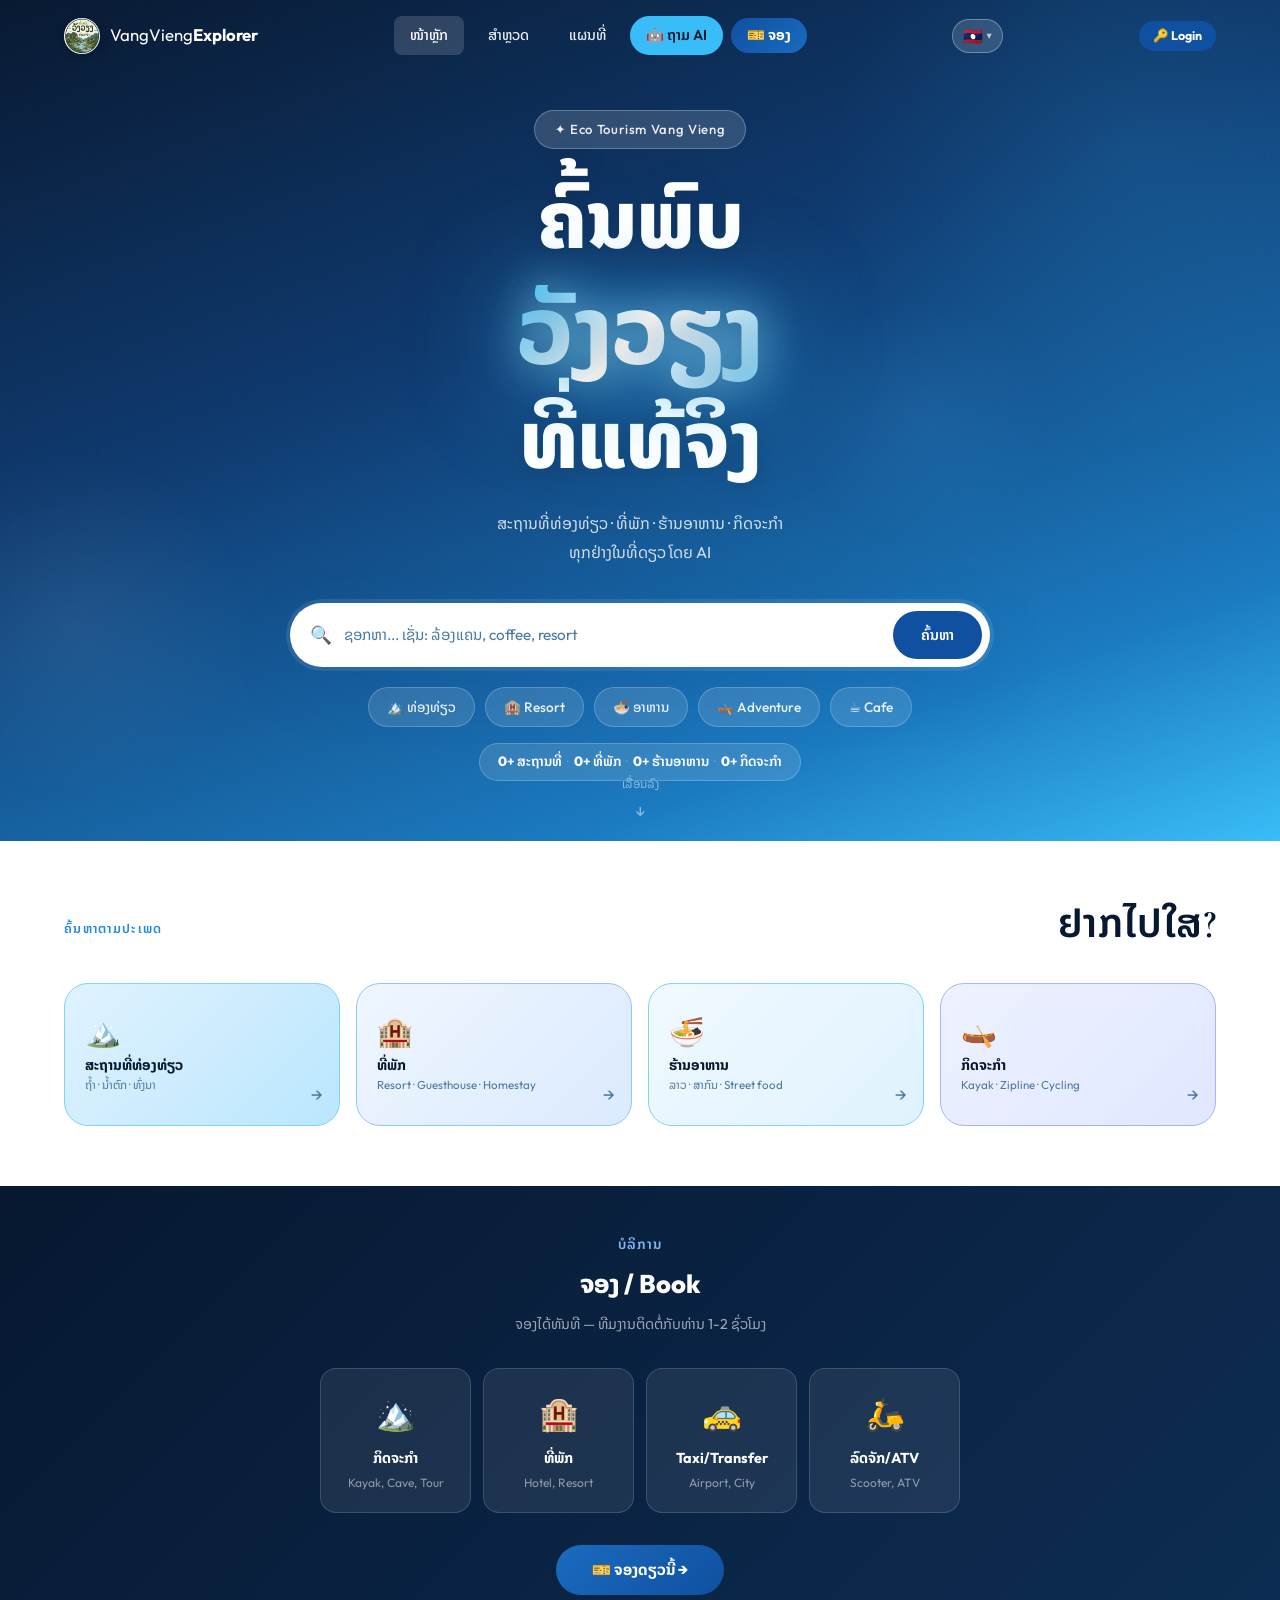
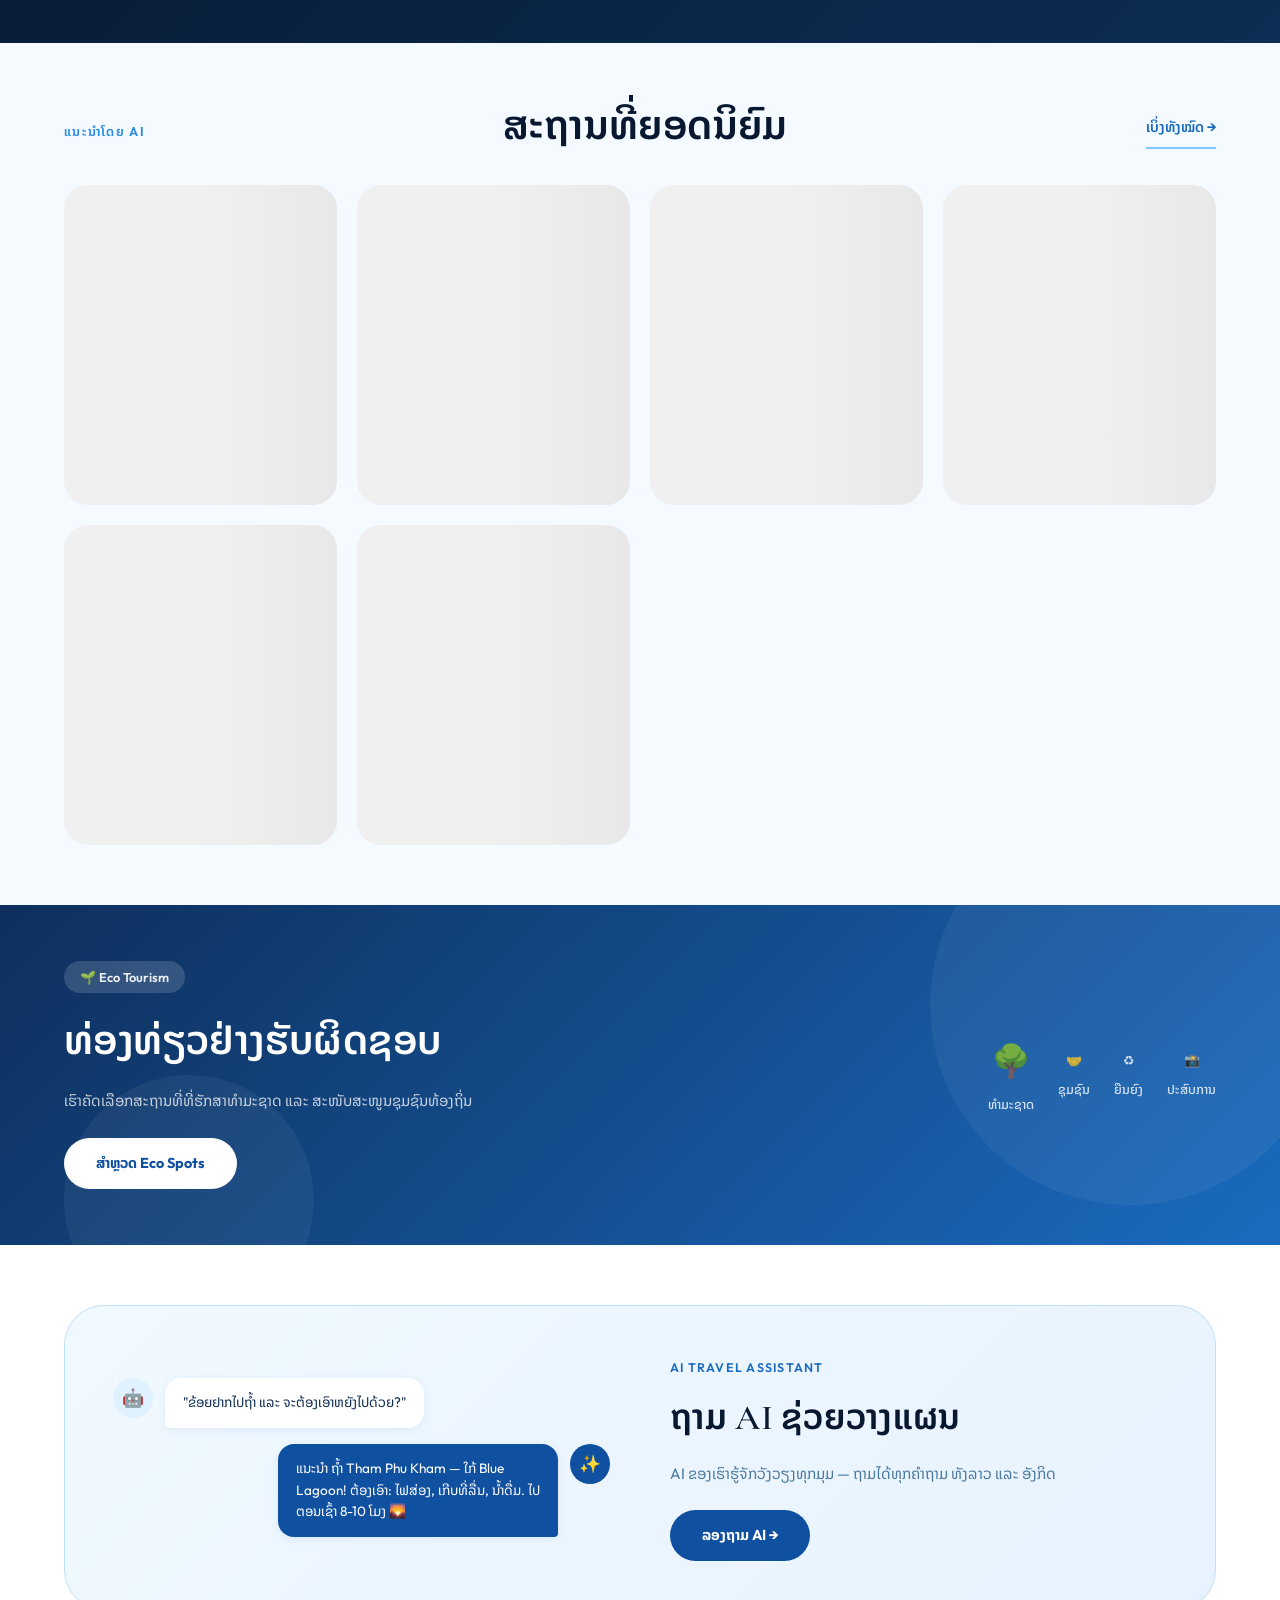
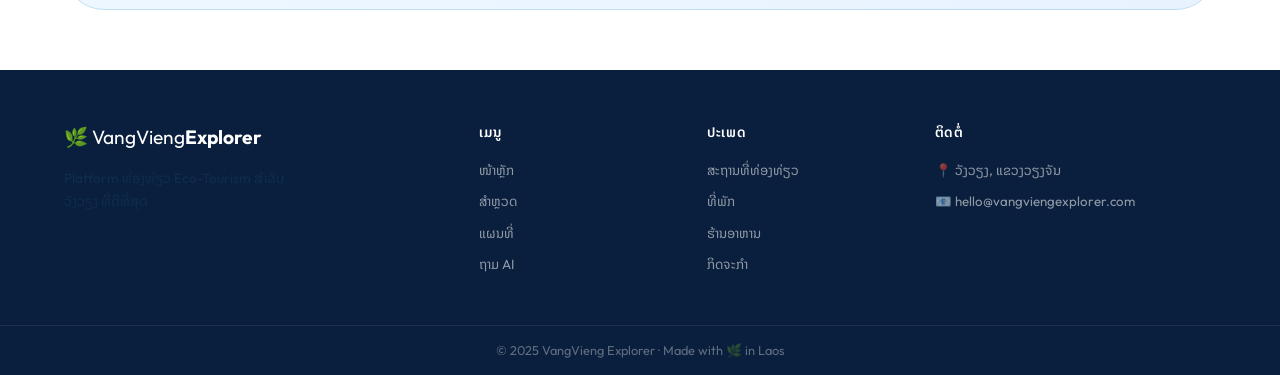
==== commit a4752479: "Update index.html" ====
--- a/index.html
+++ b/index.html
@@ -55,6 +55,7 @@
         <a href="pages/explore.html" class="nav-link" data-i18n="nav.explore">ສຳຫຼວດ</a>
         <a href="pages/map.html" class="nav-link" data-i18n="nav.map">ແຜນທີ່</a>
         <a href="pages/ai-chat.html" class="nav-link nav-ai" data-i18n="nav.ai">🤖 ຖາມ AI</a>
+        <a href="pages/booking.html" class="nav-link" style="background:linear-gradient(135deg,#1050a0,#1a6bbf);color:#fff!important;padding:6px 16px;border-radius:99px;font-weight:700;">🎫 ຈອງ</a>
       </div>
       <div class="lang-dropdown" id="langDropdown">
         <button class="lang-toggle" id="langToggle" onclick="toggleLangMenu()">
@@ -164,6 +165,44 @@
             <p data-i18n="cat.activity.sub">Kayak · Zipline · Cycling</p>
           </div>
           <div class="cat-arrow">→</div>
+        </a>
+      </div>
+    </div>
+  </section>
+
+  <!-- BOOKING SECTION -->
+  <section style="padding:3rem 0;background:linear-gradient(135deg,#071830,#0d2d54);">
+    <div class="container">
+      <div style="text-align:center;margin-bottom:2rem;">
+        <p style="font-size:0.85rem;font-weight:600;color:#7eb8f7;letter-spacing:1px;text-transform:uppercase;margin-bottom:8px;">ບໍລິການ</p>
+        <h2 style="font-size:1.6rem;font-weight:800;color:#fff;margin-bottom:8px;">ຈອງ / Book</h2>
+        <p style="font-size:0.9rem;color:rgba(255,255,255,0.6);">ຈອງໄດ້ທັນທີ — ທີມງານຕິດຕໍ່ກັບທ່ານ 1-2 ຊົ່ວໂມງ</p>
+      </div>
+      <div style="display:grid;grid-template-columns:repeat(auto-fit,minmax(140px,1fr));gap:12px;max-width:640px;margin:0 auto 2rem;">
+        <a href="pages/booking.html?type=activity" style="background:rgba(255,255,255,0.08);border:1px solid rgba(255,255,255,0.15);border-radius:16px;padding:1.2rem 1rem;text-align:center;text-decoration:none;transition:all .2s;display:block;" onmouseover="this.style.background='rgba(255,255,255,0.15)'" onmouseout="this.style.background='rgba(255,255,255,0.08)'">
+          <div style="font-size:2rem;margin-bottom:8px;">🏔️</div>
+          <div style="font-weight:700;color:#fff;font-size:0.9rem;">ກິດຈະກຳ</div>
+          <div style="font-size:0.75rem;color:rgba(255,255,255,0.5);margin-top:3px;">Kayak, Cave, Tour</div>
+        </a>
+        <a href="pages/booking.html?type=hotel" style="background:rgba(255,255,255,0.08);border:1px solid rgba(255,255,255,0.15);border-radius:16px;padding:1.2rem 1rem;text-align:center;text-decoration:none;transition:all .2s;display:block;" onmouseover="this.style.background='rgba(255,255,255,0.15)'" onmouseout="this.style.background='rgba(255,255,255,0.08)'">
+          <div style="font-size:2rem;margin-bottom:8px;">🏨</div>
+          <div style="font-weight:700;color:#fff;font-size:0.9rem;">ທີ່ພັກ</div>
+          <div style="font-size:0.75rem;color:rgba(255,255,255,0.5);margin-top:3px;">Hotel, Resort</div>
+        </a>
+        <a href="pages/booking.html?type=taxi" style="background:rgba(255,255,255,0.08);border:1px solid rgba(255,255,255,0.15);border-radius:16px;padding:1.2rem 1rem;text-align:center;text-decoration:none;transition:all .2s;display:block;" onmouseover="this.style.background='rgba(255,255,255,0.15)'" onmouseout="this.style.background='rgba(255,255,255,0.08)'">
+          <div style="font-size:2rem;margin-bottom:8px;">🚕</div>
+          <div style="font-weight:700;color:#fff;font-size:0.9rem;">Taxi/Transfer</div>
+          <div style="font-size:0.75rem;color:rgba(255,255,255,0.5);margin-top:3px;">Airport, City</div>
+        </a>
+        <a href="pages/booking.html?type=bike" style="background:rgba(255,255,255,0.08);border:1px solid rgba(255,255,255,0.15);border-radius:16px;padding:1.2rem 1rem;text-align:center;text-decoration:none;transition:all .2s;display:block;" onmouseover="this.style.background='rgba(255,255,255,0.15)'" onmouseout="this.style.background='rgba(255,255,255,0.08)'">
+          <div style="font-size:2rem;margin-bottom:8px;">🛵</div>
+          <div style="font-weight:700;color:#fff;font-size:0.9rem;">ລົດຈັກ/ATV</div>
+          <div style="font-size:0.75rem;color:rgba(255,255,255,0.5);margin-top:3px;">Scooter, ATV</div>
+        </a>
+      </div>
+      <div style="text-align:center;">
+        <a href="pages/booking.html" style="display:inline-block;padding:13px 36px;background:linear-gradient(135deg,#1a6bbf,#1050a0);color:#fff;border-radius:99px;font-weight:700;font-size:0.95rem;text-decoration:none;">
+          🎫 ຈອງດຽວນີ້ →
         </a>
       </div>
     </div>
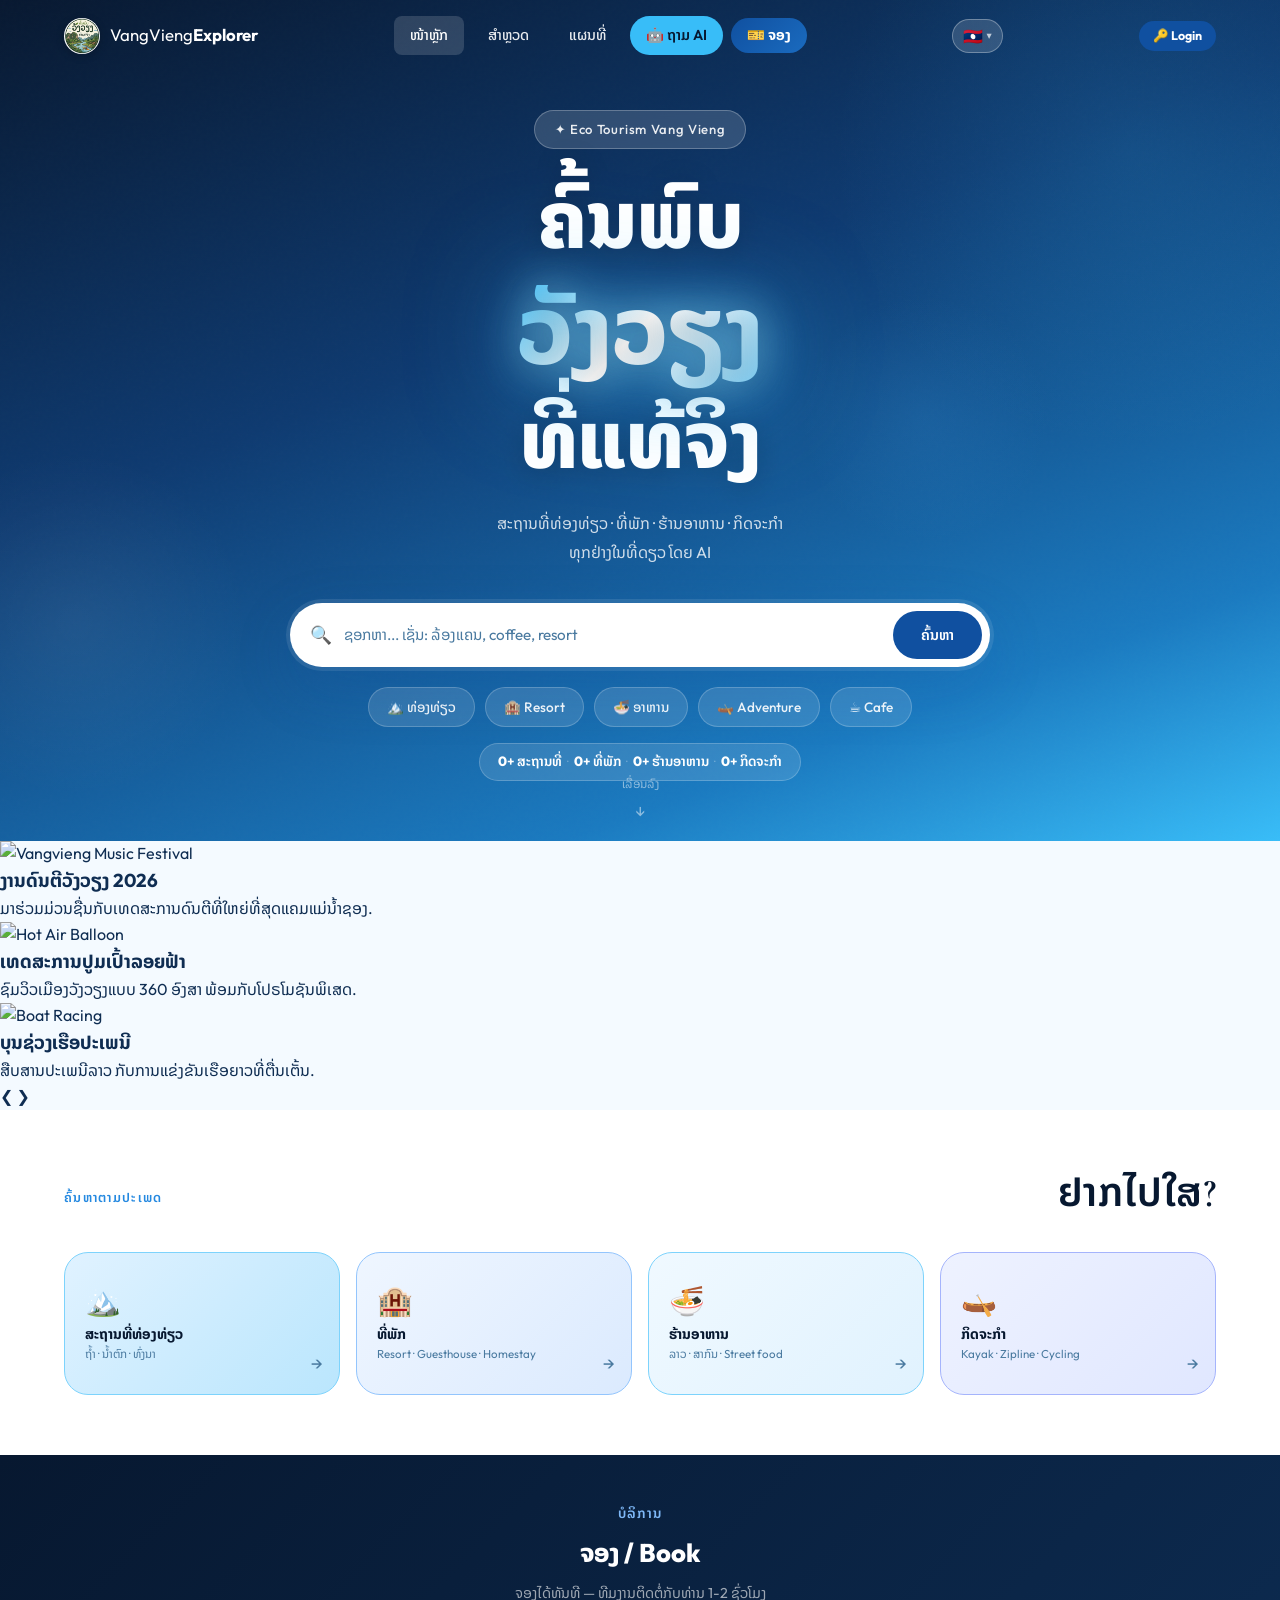
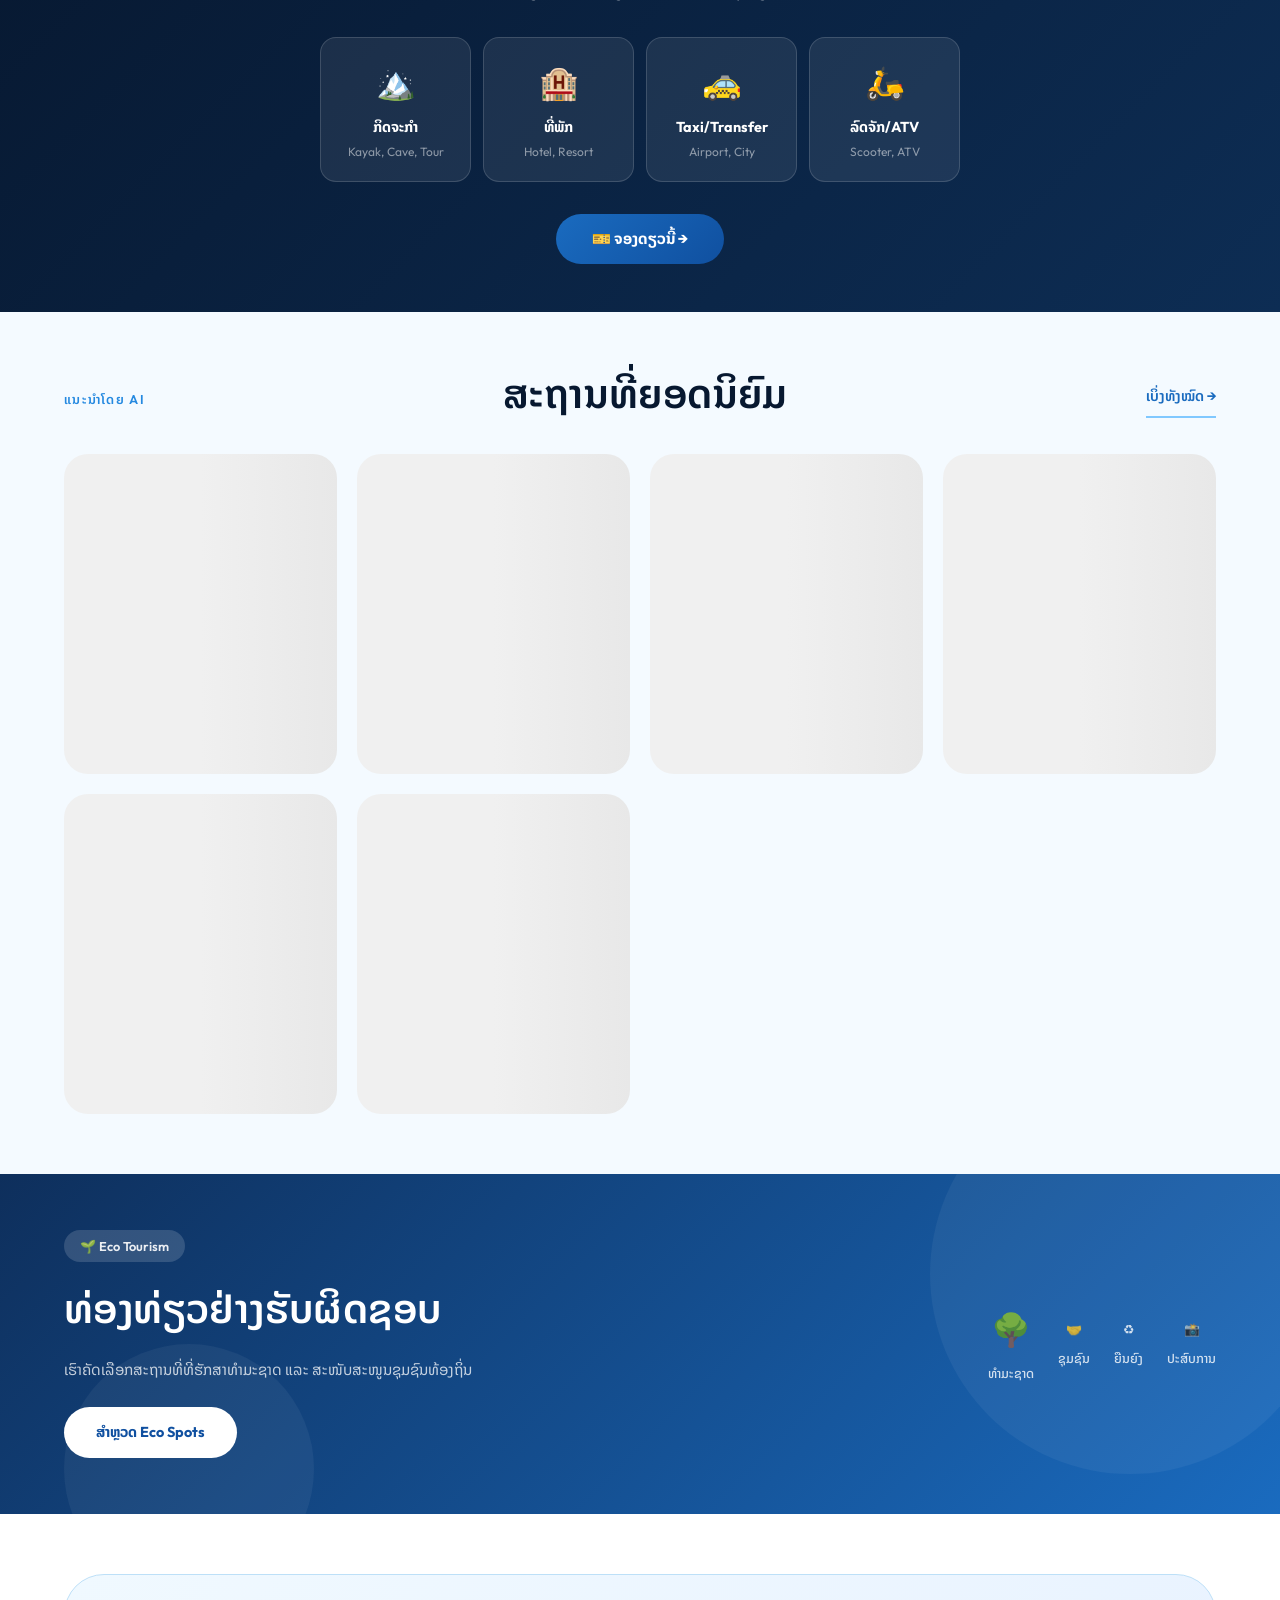
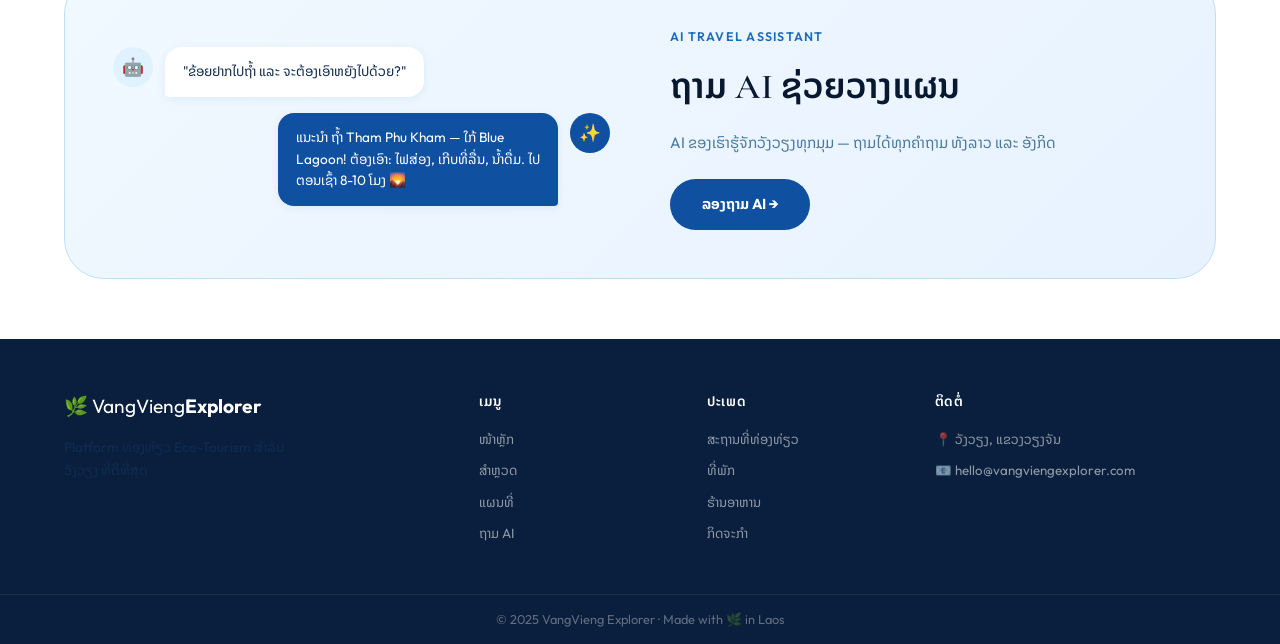
==== commit c64f03b9: "Update index.html" ====
--- a/index.html
+++ b/index.html
@@ -125,7 +125,35 @@
       <div class="scroll-arrow">↓</div>
     </div>
   </section>
-
+<div class="event-slider-container">
+  
+  <div class="event-slide fade">
+    <img src="https://via.placeholder.com/800x400?text=Vangvieng+Music+Festival" alt="Vangvieng Music Festival" style="width:100%">
+    <div class="event-text">
+      <h3>ງານດົນຕີວັງວຽງ 2026</h3>
+      <p>ມາຮ່ວມມ່ວນຊື່ນກັບເທດສະການດົນຕີທີ່ໃຫຍ່ທີ່ສຸດແຄມແມ່ນ້ຳຊອງ.</p>
+    </div>
+  </div>
+
+  <div class="event-slide fade">
+    <img src="https://via.placeholder.com/800x400?text=Hot+Air+Balloon+Event" alt="Hot Air Balloon" style="width:100%">
+    <div class="event-text">
+      <h3>ເທດສະການປູມເປົ້າລອຍຟ້າ</h3>
+      <p>ຊົມວິວເມືອງວັງວຽງແບບ 360 ອົງສາ ພ້ອມກັບໂປຣໂມຊັນພິເສດ.</p>
+    </div>
+  </div>
+
+  <div class="event-slide fade">
+    <img src="https://via.placeholder.com/800x400?text=Boat+Racing+Festival" alt="Boat Racing" style="width:100%">
+    <div class="event-text">
+      <h3>ບຸນຊ່ວງເຮືອປະເພນີ</h3>
+      <p>ສືບສານປະເພນີລາວ ກັບການແຂ່ງຂັນເຮືອຍາວທີ່ຕື່ນເຕັ້ນ.</p>
+    </div>
+  </div>
+
+  <a class="prev-btn" onclick="changeSlide(-1)">&#10094;</a>
+  <a class="next-btn" onclick="changeSlide(1)">&#10095;</a>
+</div>
   <!-- CATEGORIES -->
   <section class="section categories-section">
     <div class="container">
@@ -369,7 +397,7 @@
     loadWeather();
     if ('serviceWorker' in navigator) {
       window.addEventListener('load', () => {
-        navigator.serviceWorker.register('/vangvieng-explorer/service-worker.js')
+        navigator.serviceWorker.register('/service-worker.js')
           .then(r => console.log('SW registered'))
           .catch(e => console.log('SW error:', e));
       });
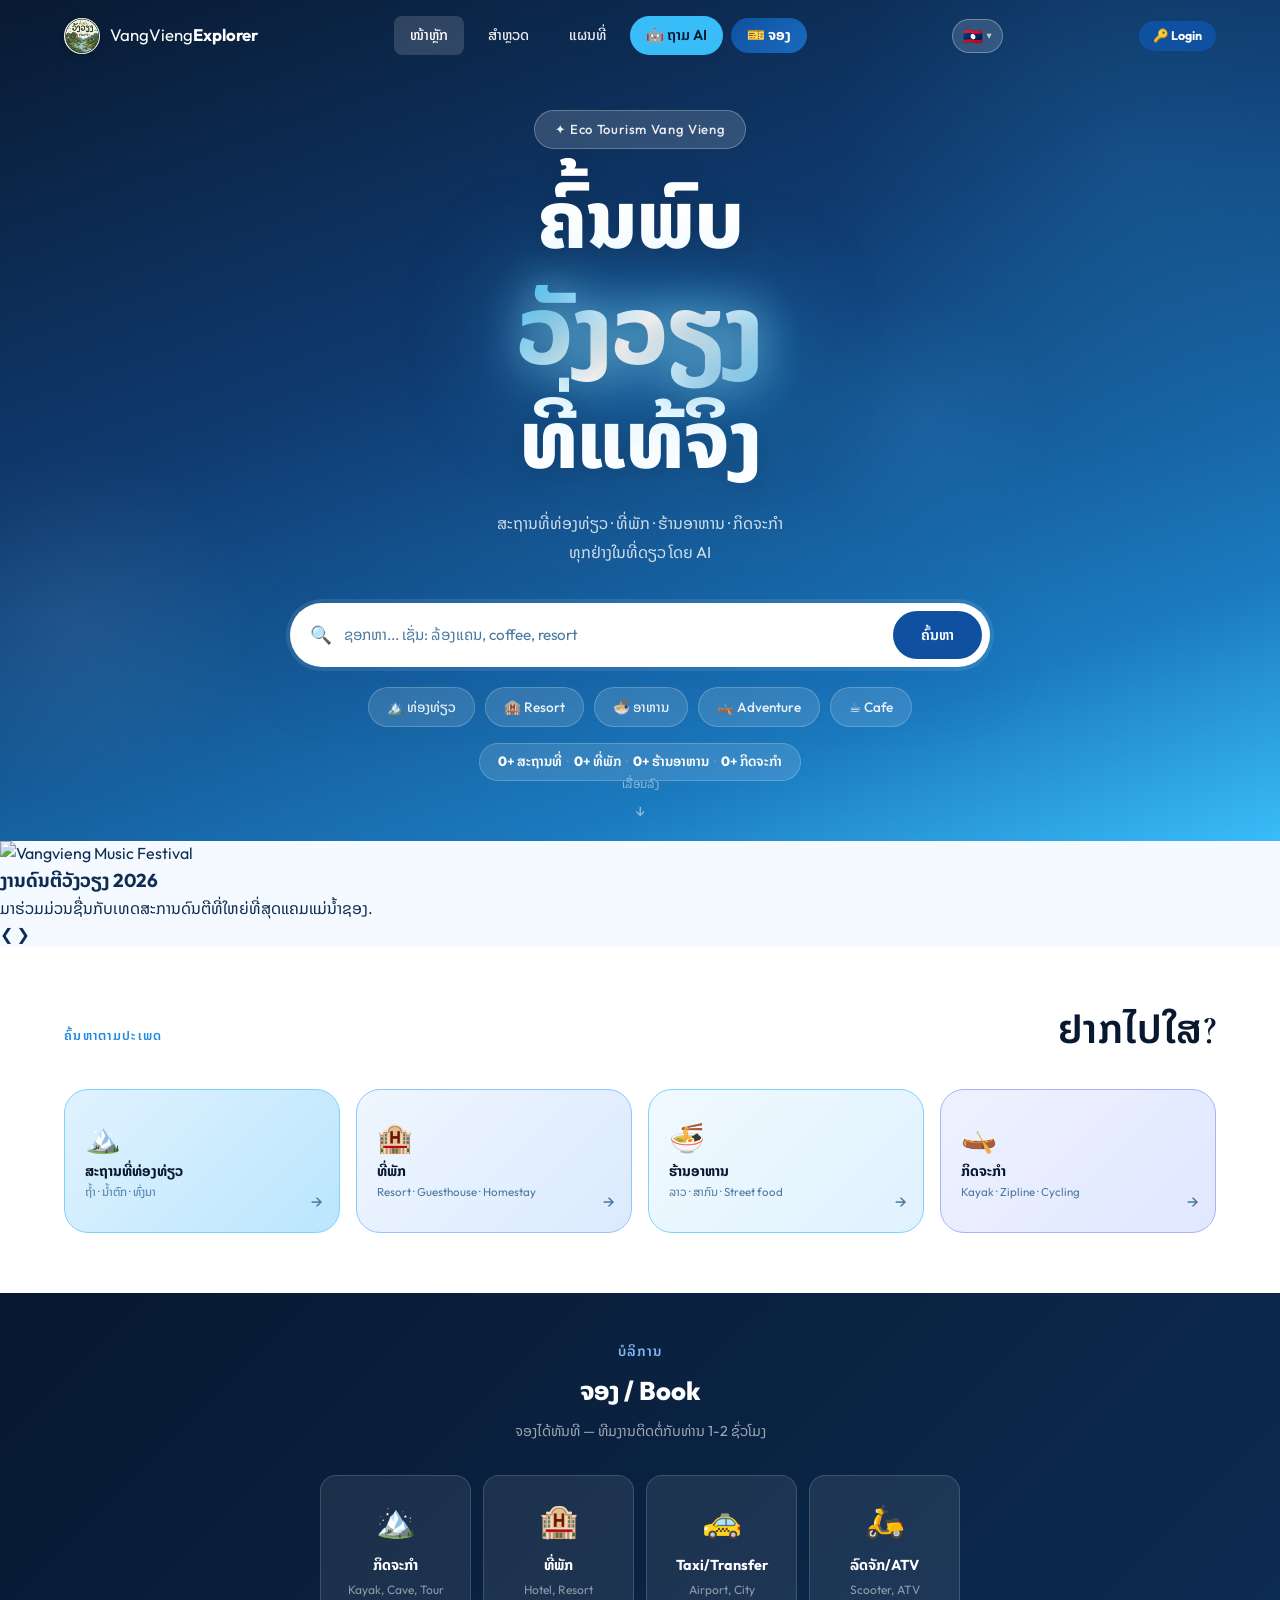
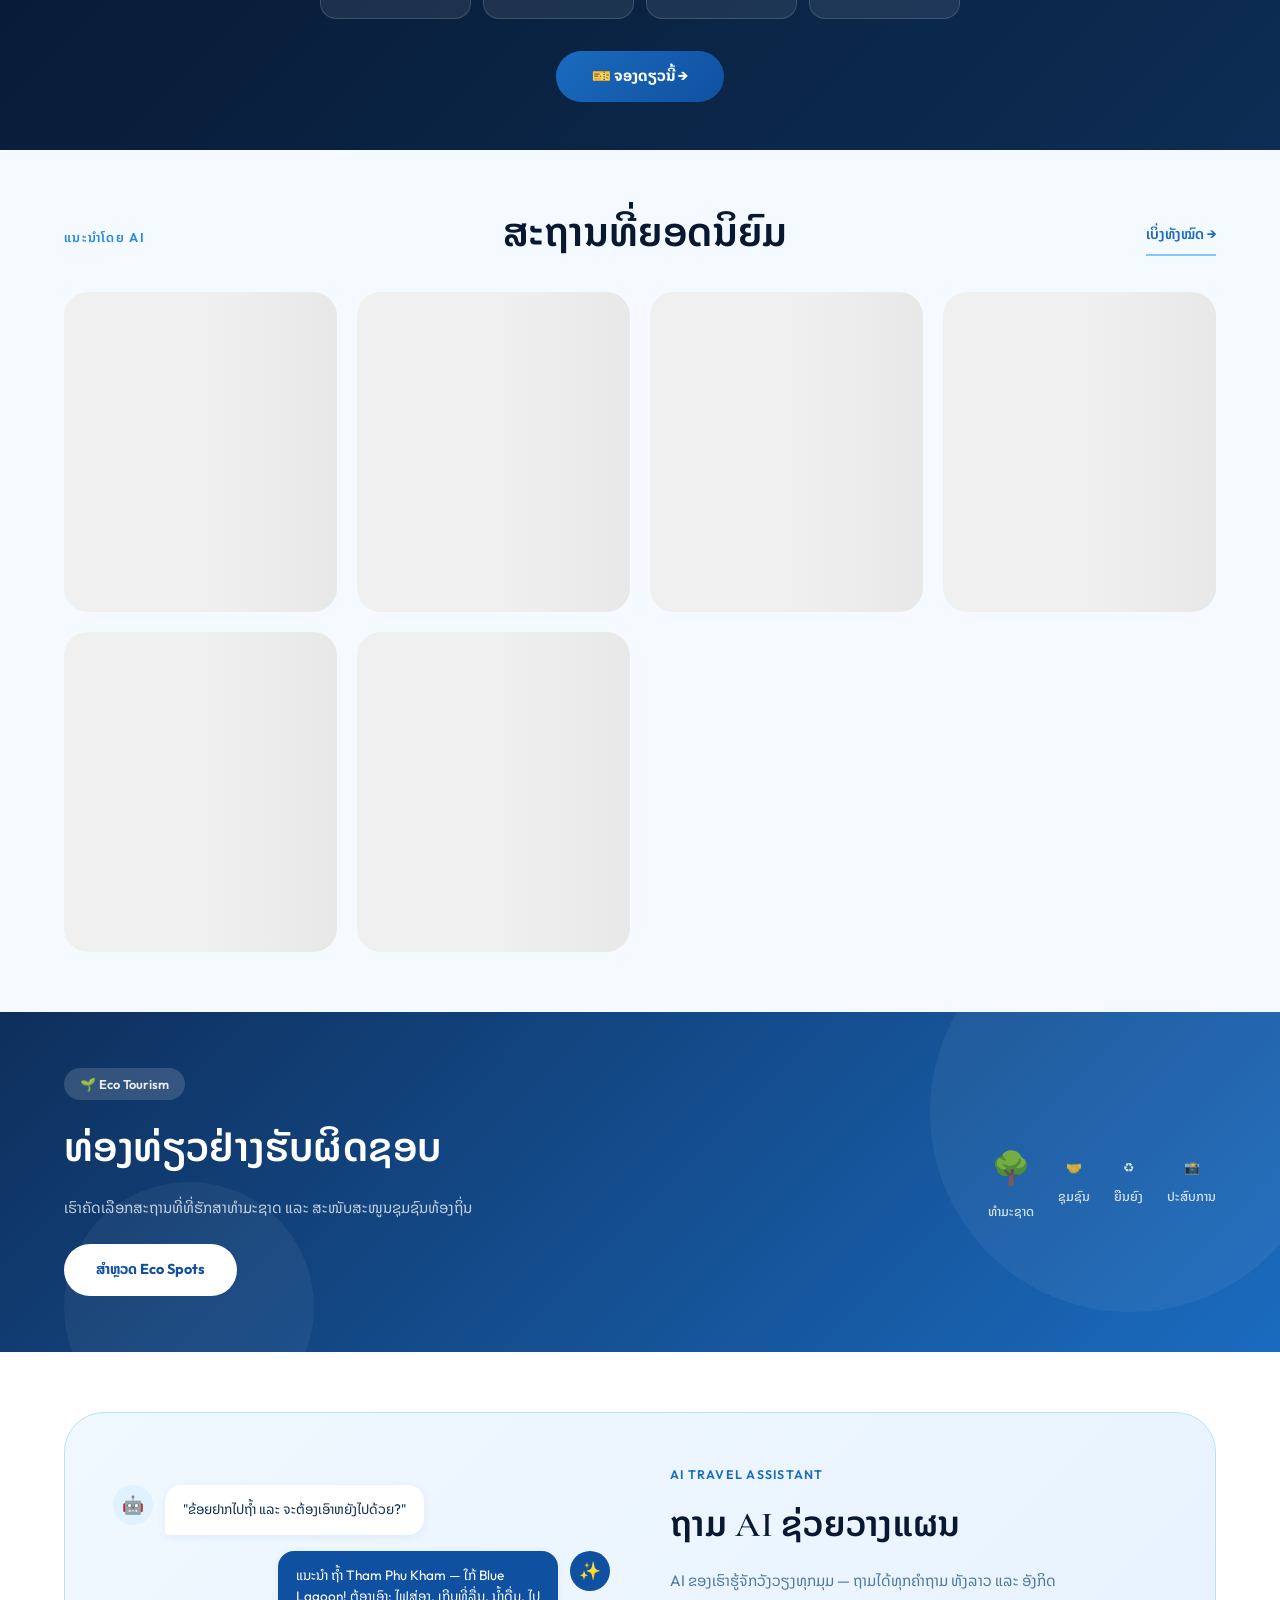
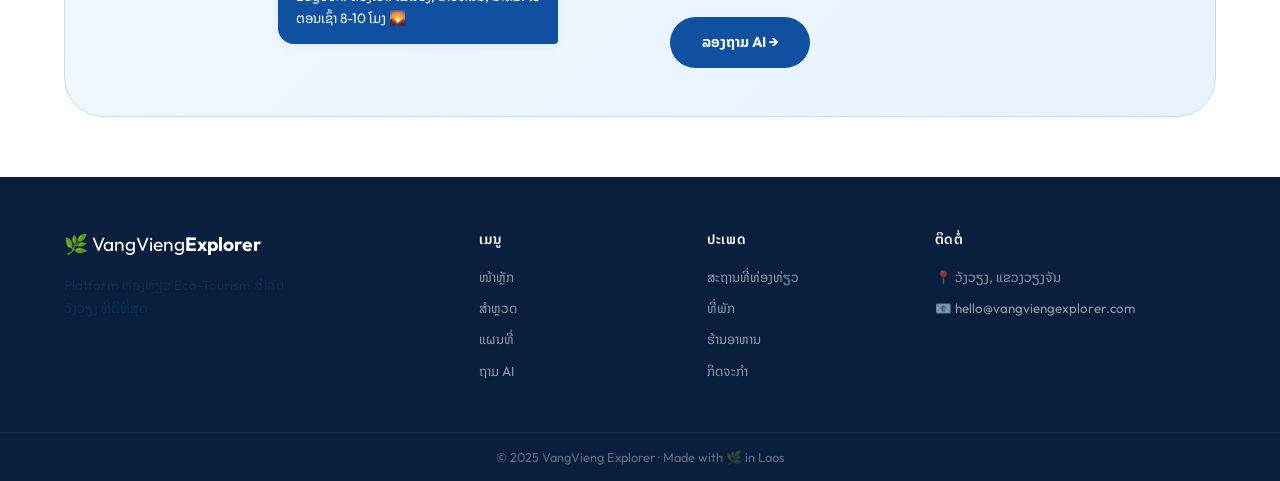
==== commit 5bfbe1cf: "Update index.html" ====
--- a/index.html
+++ b/index.html
@@ -404,5 +404,49 @@
     }
   </script>
   <script src="js/active-trip.js"></script>
+  <script src="js/active-trip.js"></script>
+  
+  <script>
+    let slideIndex = 1;
+    let slideInterval;
+
+    // ລໍຖ້າໃຫ້ໜ້າເວັບໂຫຼດສຳເລັດແລ້ວຈຶ່ງເອີ້ນໃຊ້
+    document.addEventListener("DOMContentLoaded", function() {
+      showSlides(slideIndex);
+      startAutoSlide();
+    });
+
+    function changeSlide(n) {
+      showSlides(slideIndex += n);
+      resetAutoSlide(); 
+    }
+
+    function showSlides(n) {
+      let i;
+      let slides = document.getElementsByClassName("event-slide");
+      if (slides.length === 0) return; // ປ້ອງກັນ Error ຖ້າບໍ່ມີສະໄລ້
+      
+      if (n > slides.length) {slideIndex = 1}    
+      if (n < 1) {slideIndex = slides.length}
+      
+      for (i = 0; i < slides.length; i++) {
+        slides[i].style.display = "none";  
+      }
+      slides[slideIndex-1].style.display = "block";  
+    }
+
+    function startAutoSlide() {
+      slideInterval = setInterval(function() {
+        changeSlide(1);
+      }, 5000); 
+    }
+
+    function resetAutoSlide() {
+      clearInterval(slideInterval);
+      startAutoSlide();
+    }
+  </script>
 </body>
 </html>
+</body>
+</html>
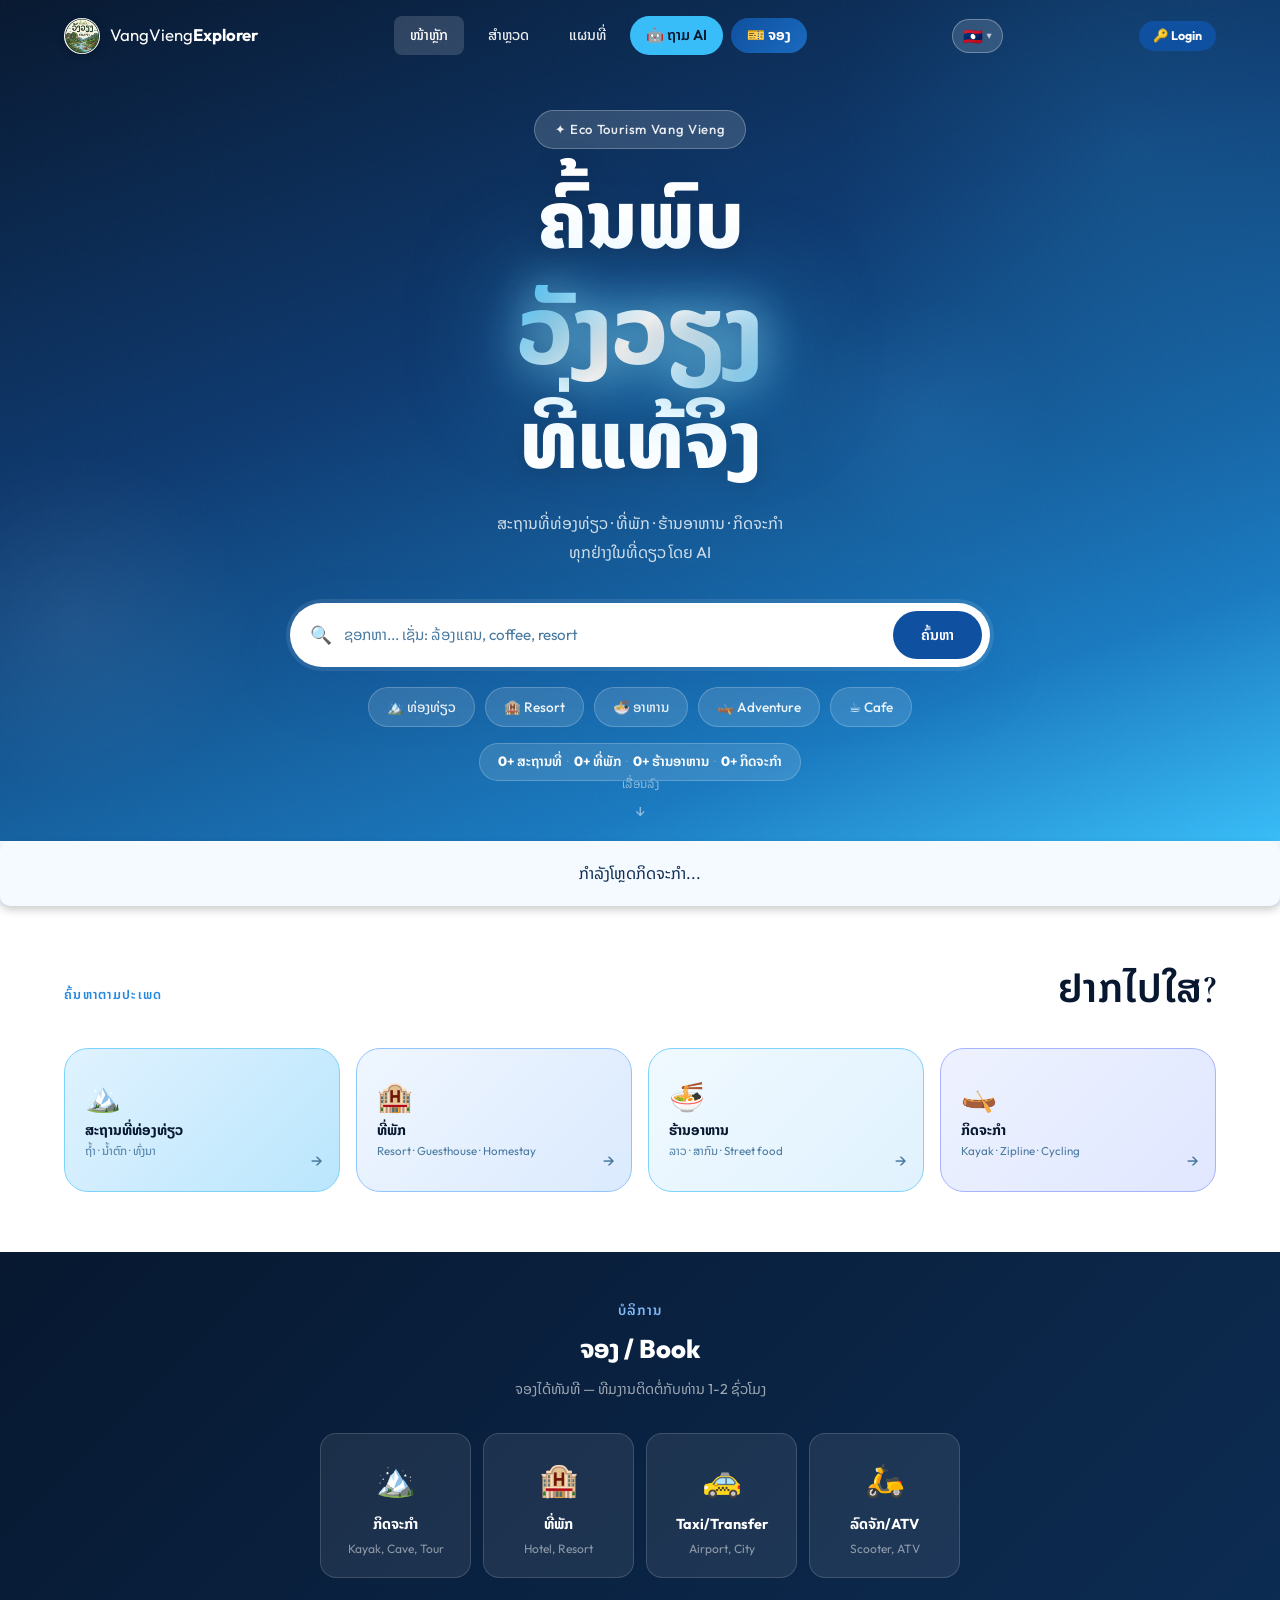
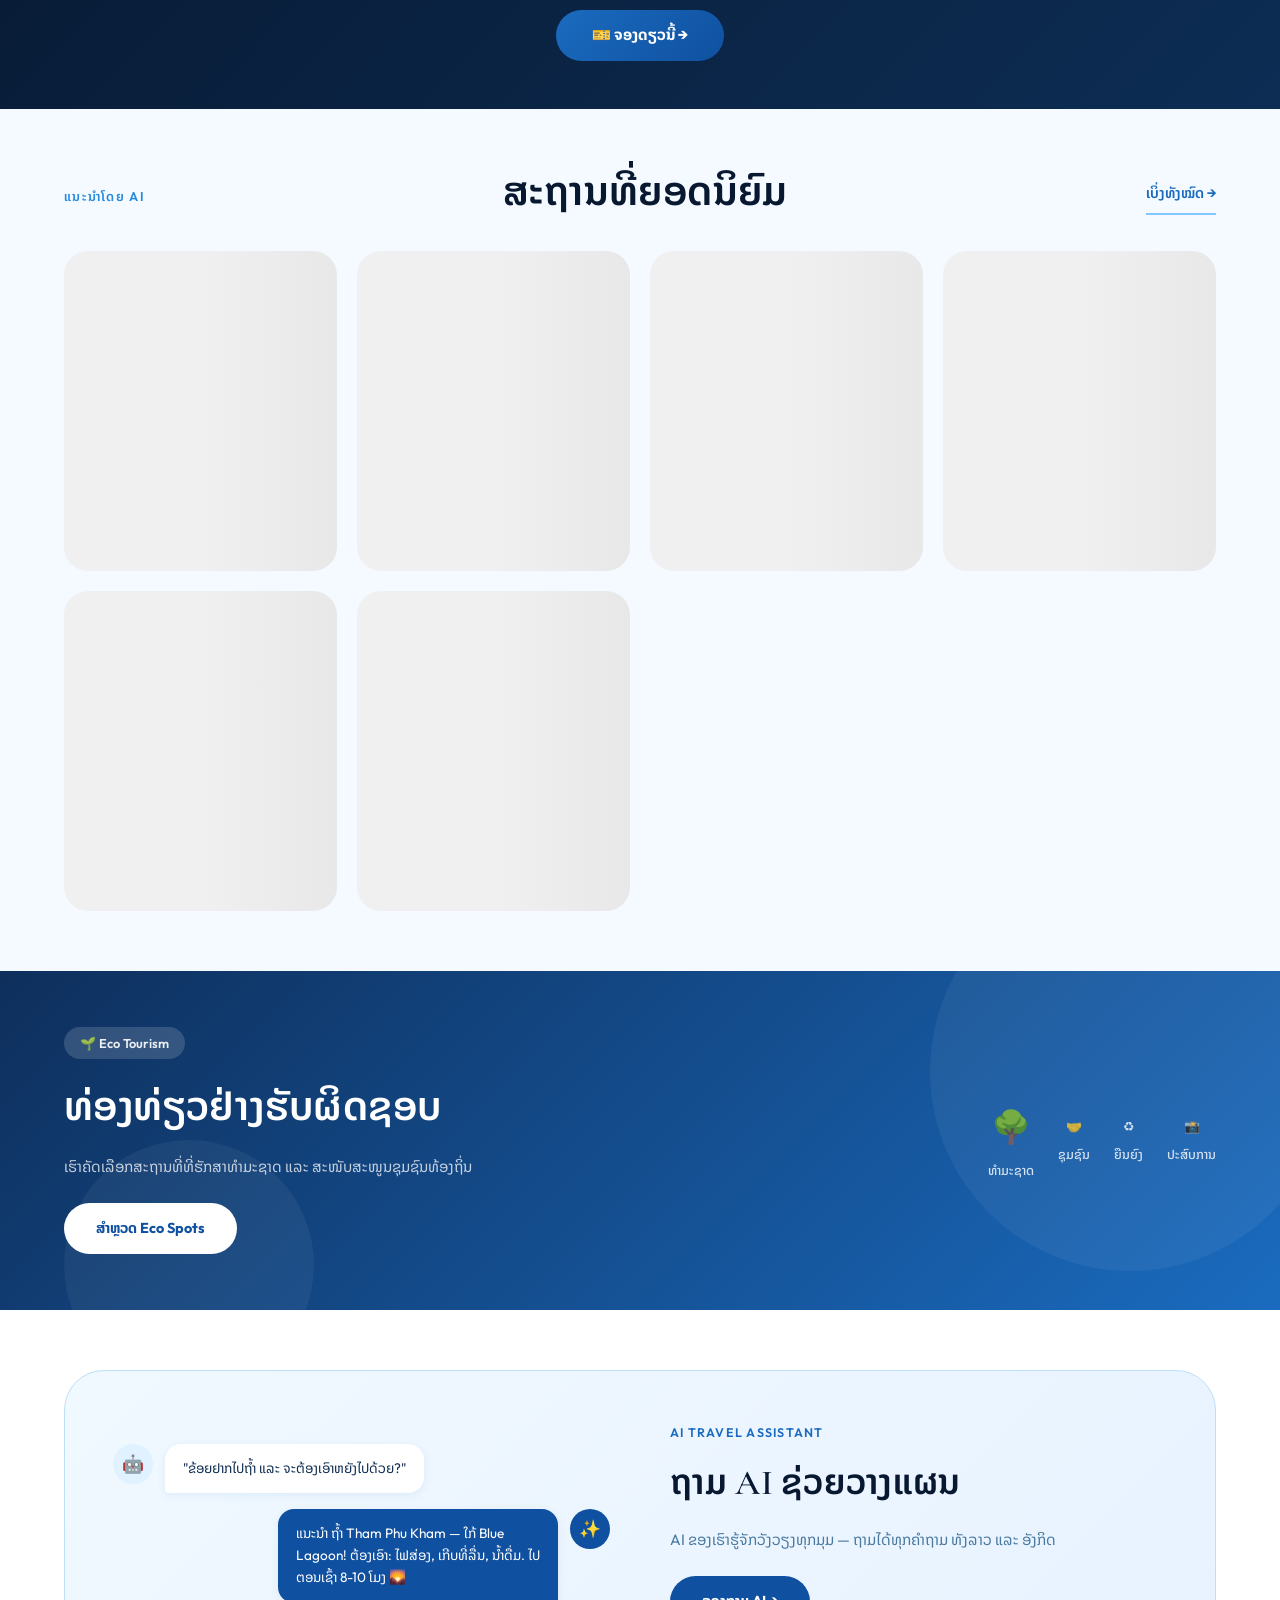
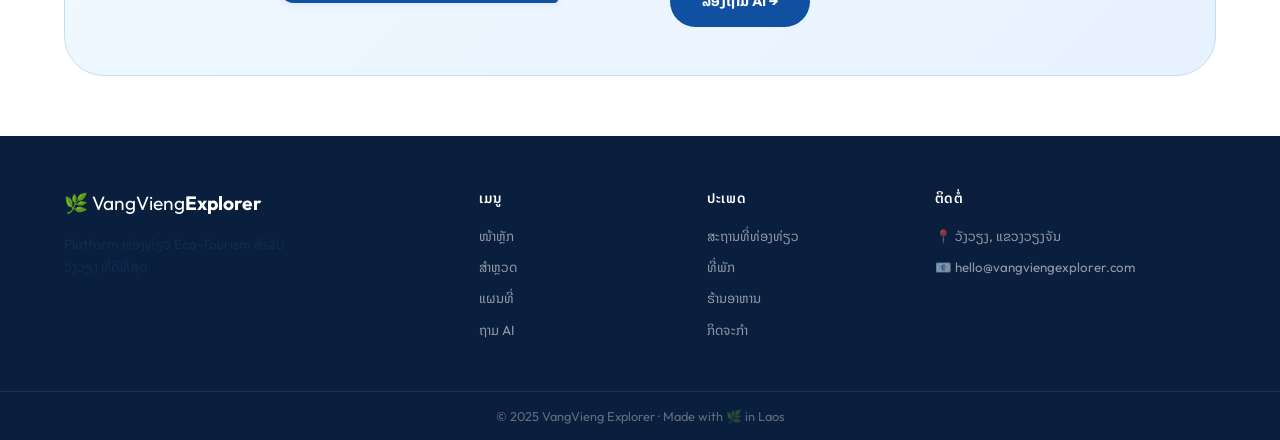
==== commit fb7b49ae: "Update index.html" ====
--- a/index.html
+++ b/index.html
@@ -125,34 +125,8 @@
       <div class="scroll-arrow">↓</div>
     </div>
   </section>
-<div class="event-slider-container">
-  
-  <div class="event-slide fade">
-    <img src="https://via.placeholder.com/800x400?text=Vangvieng+Music+Festival" alt="Vangvieng Music Festival" style="width:100%">
-    <div class="event-text">
-      <h3>ງານດົນຕີວັງວຽງ 2026</h3>
-      <p>ມາຮ່ວມມ່ວນຊື່ນກັບເທດສະການດົນຕີທີ່ໃຫຍ່ທີ່ສຸດແຄມແມ່ນ້ຳຊອງ.</p>
-    </div>
-  </div>
-
-  <div class="event-slide fade">
-    <img src="https://via.placeholder.com/800x400?text=Hot+Air+Balloon+Event" alt="Hot Air Balloon" style="width:100%">
-    <div class="event-text">
-      <h3>ເທດສະການປູມເປົ້າລອຍຟ້າ</h3>
-      <p>ຊົມວິວເມືອງວັງວຽງແບບ 360 ອົງສາ ພ້ອມກັບໂປຣໂມຊັນພິເສດ.</p>
-    </div>
-  </div>
-
-  <div class="event-slide fade">
-    <img src="https://via.placeholder.com/800x400?text=Boat+Racing+Festival" alt="Boat Racing" style="width:100%">
-    <div class="event-text">
-      <h3>ບຸນຊ່ວງເຮືອປະເພນີ</h3>
-      <p>ສືບສານປະເພນີລາວ ກັບການແຂ່ງຂັນເຮືອຍາວທີ່ຕື່ນເຕັ້ນ.</p>
-    </div>
-  </div>
-
-  <a class="prev-btn" onclick="changeSlide(-1)">&#10094;</a>
-  <a class="next-btn" onclick="changeSlide(1)">&#10095;</a>
+<div class="event-slider-container" id="sliderContainer">
+  <p style="text-align: center; padding: 20px;">ກຳລັງໂຫຼດກິດຈະກຳ...</p>
 </div>
   <!-- CATEGORIES -->
   <section class="section categories-section">
--- a/css/style.css
+++ b/css/style.css
@@ -859,3 +859,76 @@
 .search-box    { animation: heroFadeIn 0.8s ease-out 0.45s both; }
 .quick-tags    { animation: heroFadeIn 0.8s ease-out 0.55s both; }
 .hero-widgets  { animation: heroFadeIn 0.8s ease-out 0.65s both; }
+/* ຕັ້ງຄ່າກ່ອງຫຼັກຂອງ Slider */
+.event-slider-container {
+  max-width: 100%;
+  position: relative;
+  margin: auto;
+  overflow: hidden;
+  border-radius: 10px; /* ເຮັດໃຫ້ຂອບມົນງາມຂຶ້ນ */
+  box-shadow: 0 4px 8px rgba(0,0,0,0.2);
+}
+
+/* ເຊື່ອງສະໄລ້ທັງໝົດໄວ້ກ່ອນ */
+.event-slide {
+  display: none;
+}
+
+/* ຕົກແຕ່ງຂໍ້ຄວາມທີ່ຢູ່ເທິງຮູບ */
+.event-text {
+  position: absolute;
+  bottom: 20px;
+  left: 20px;
+  color: #ffffff;
+  background-color: rgba(0, 0, 0, 0.6); /* ພື້ນຫຼັງສີດຳໂປ່ງໃສອ່ານງ່າຍຂຶ້ນ */
+  padding: 15px;
+  border-radius: 8px;
+  max-width: 80%;
+}
+
+.event-text h3 {
+  margin: 0 0 10px 0;
+  font-size: 24px;
+}
+
+.event-text p {
+  margin: 0;
+  font-size: 16px;
+}
+
+/* ປຸ່ມກົດ ຊ້າຍ-ຂວາ */
+.prev-btn, .next-btn {
+  cursor: pointer;
+  position: absolute;
+  top: 50%;
+  width: auto;
+  padding: 16px;
+  margin-top: -22px;
+  color: white;
+  font-weight: bold;
+  font-size: 18px;
+  transition: 0.6s ease;
+  border-radius: 0 3px 3px 0;
+  user-select: none;
+  background-color: rgba(0,0,0,0.3);
+}
+
+.next-btn {
+  right: 0;
+  border-radius: 3px 0 0 3px;
+}
+
+.prev-btn:hover, .next-btn:hover {
+  background-color: rgba(0,0,0,0.8);
+}
+
+/* ເອັບເຟັກເວລາປ່ຽນຮູບ (Fade) */
+.fade {
+  animation-name: fade;
+  animation-duration: 1.5s;
+}
+
+@keyframes fade {
+  from {opacity: .4} 
+  to {opacity: 1}
+}
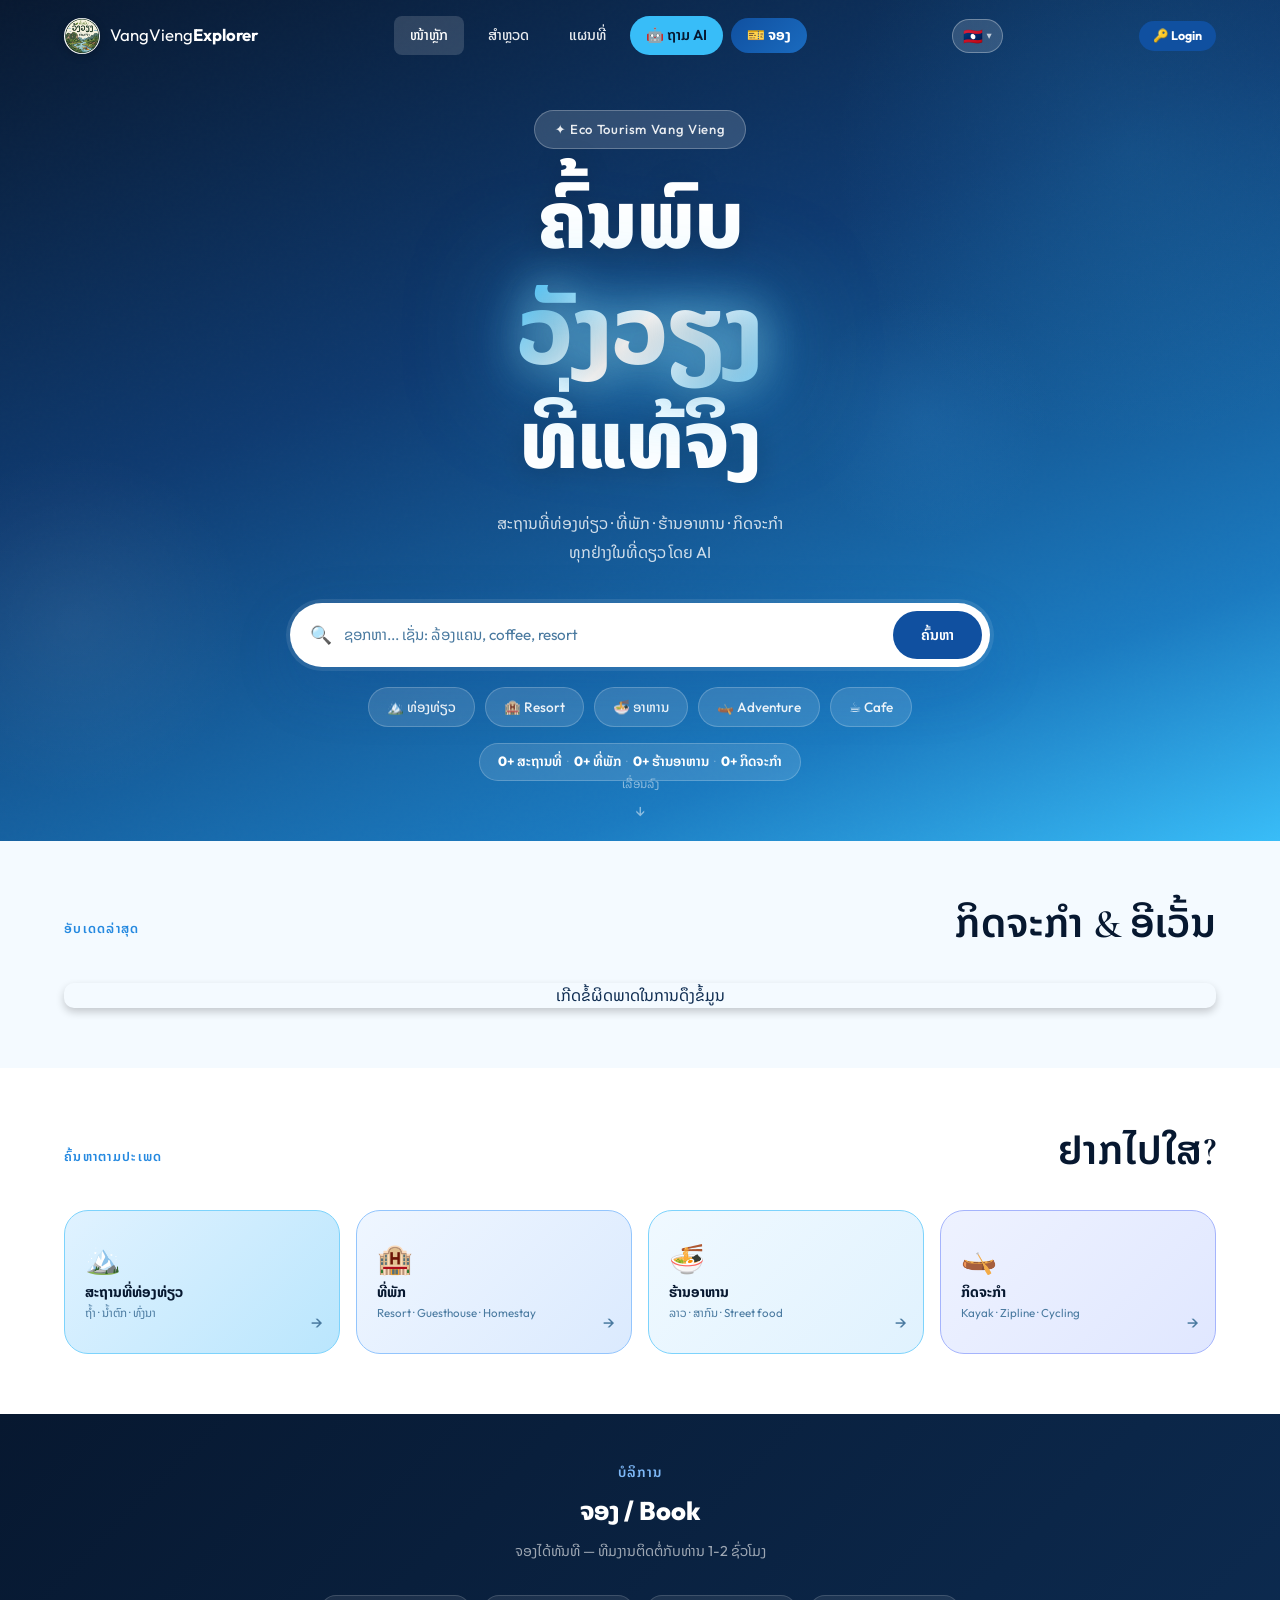
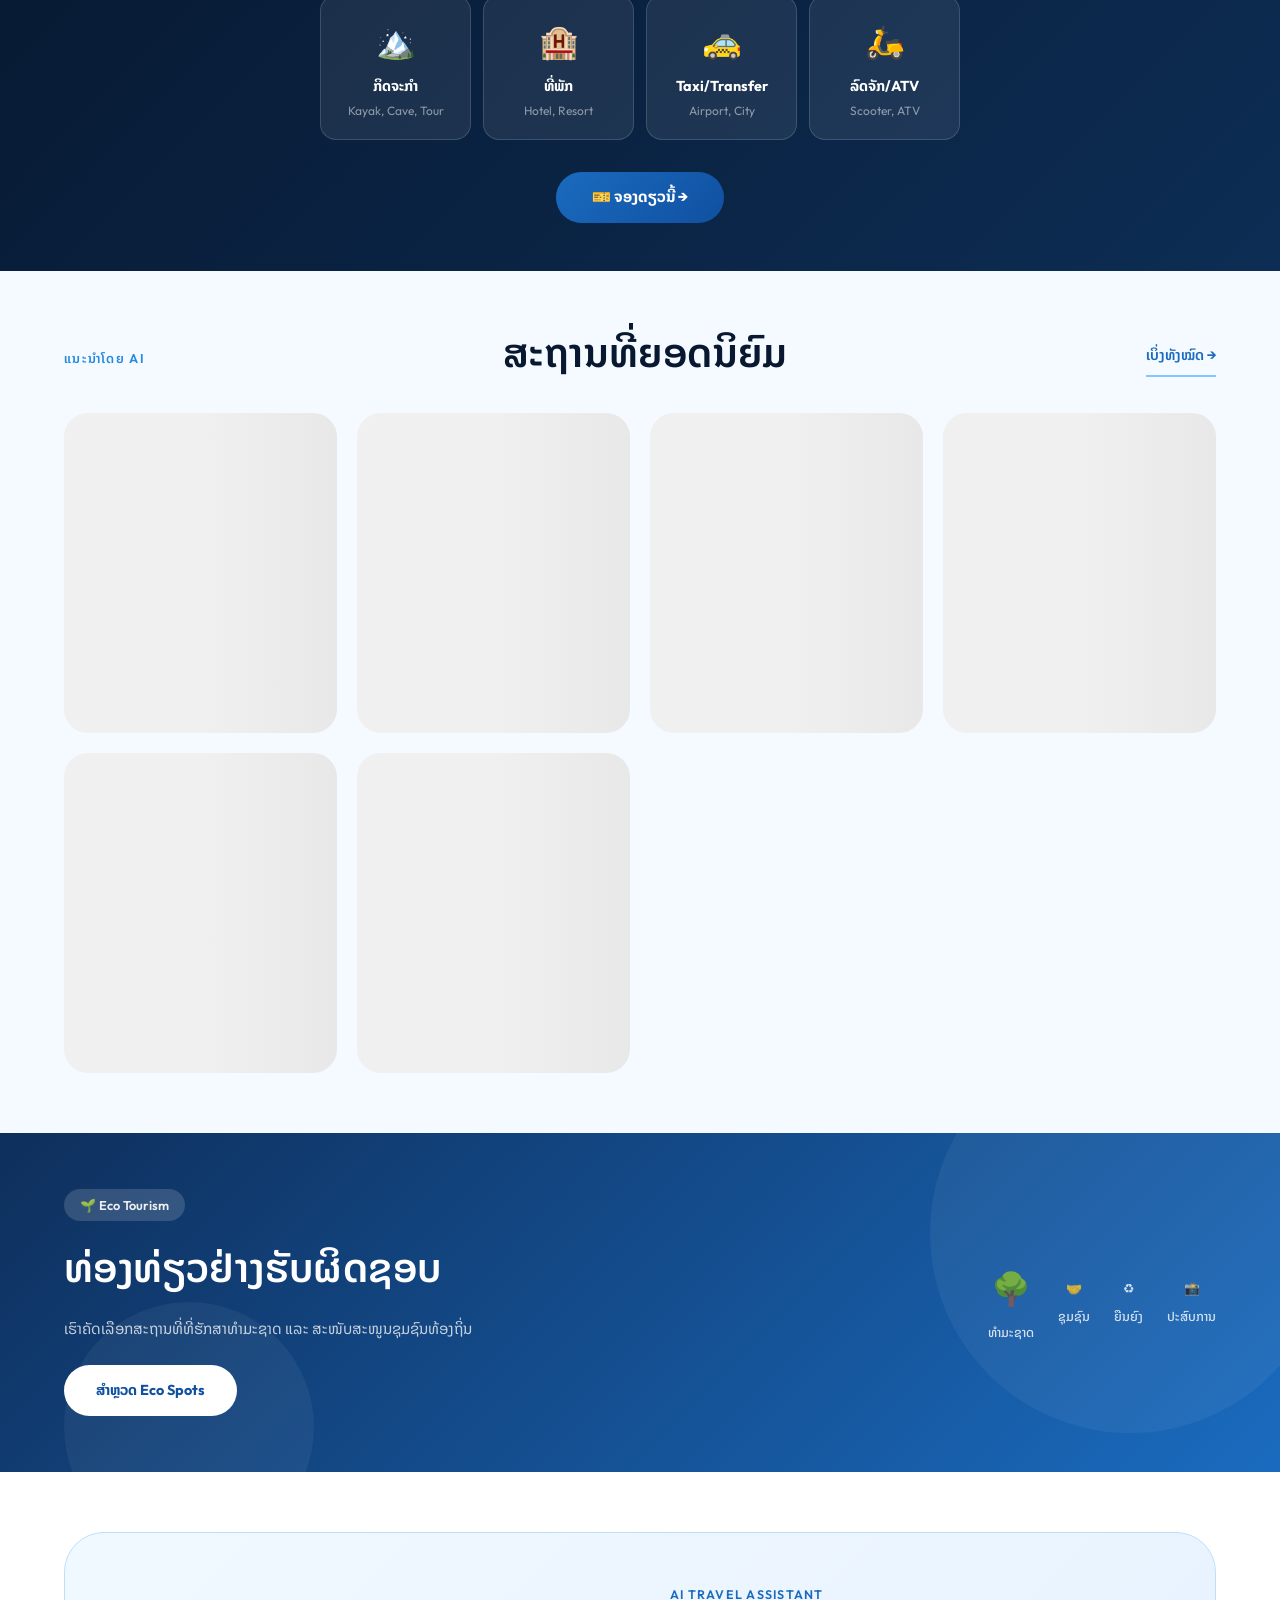
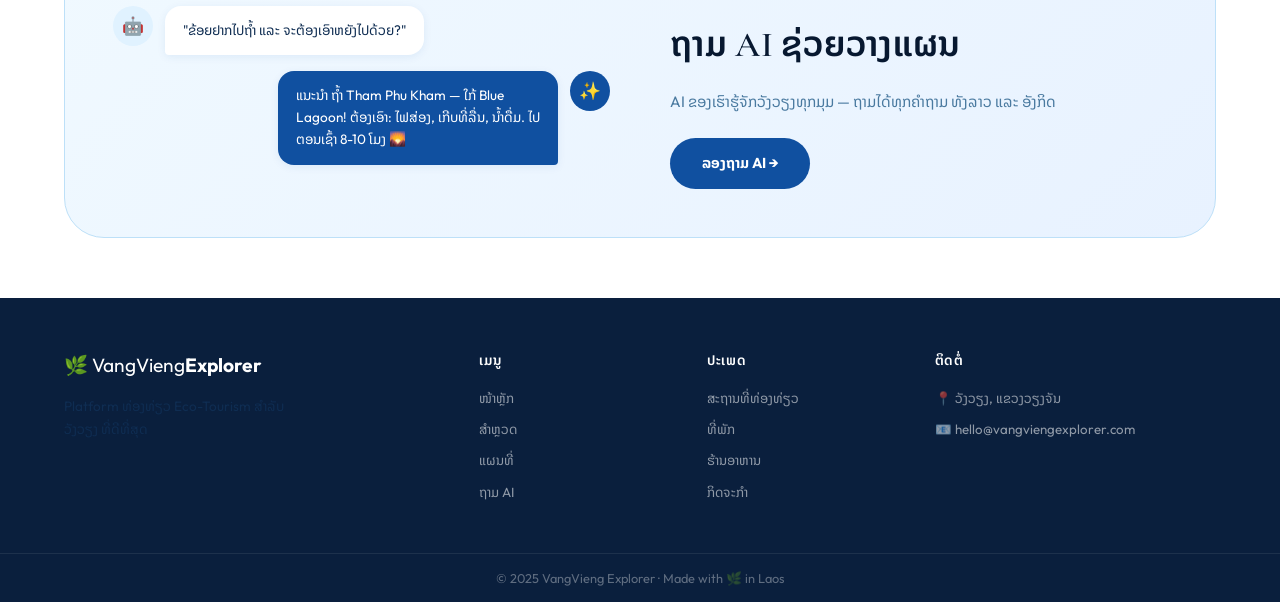
==== commit d5a1180f: "Update index.html" ====
--- a/index.html
+++ b/index.html
@@ -5,7 +5,6 @@
   <meta name="viewport" content="width=device-width, initial-scale=1.0" />
   <title>VangVieng Explorer 🌿 — ສຳຫຼວດວັງວຽງ ລາວ</title>
 
-  <!-- SEO -->
   <meta name="description" content="ສຳຫຼວດວັງວຽງ ລາວ — ສະຖານທີ່ທ່ອງທ່ຽວ, ທີ່ພັກ, ຮ້ານອາຫານ, ກິດຈະກຳ. Discover Vang Vieng attractions, hotels, restaurants and activities powered by AI.">
   <meta name="keywords" content="Vang Vieng, ວັງວຽງ, Laos, ລາວ, tourism, travel, eco tourism, Blue Lagoon, Tham Chang, kayak, zipline">
   <meta name="author" content="VangVieng Explorer">
@@ -13,7 +12,6 @@
   <meta name="google-site-verification" content="aIEkSNs_3NFdKV3iaKgwpjX4M2gqIAVR-UfDAykAiaM">
   <link rel="canonical" href="https://duantest001-rgb.github.io/vangvieng-explorer/">
 
-  <!-- Open Graph (Facebook, Line, WhatsApp) -->
   <meta property="og:type" content="website">
   <meta property="og:url" content="https://duantest001-rgb.github.io/vangvieng-explorer/">
   <meta property="og:title" content="VangVieng Explorer — ສຳຫຼວດວັງວຽງ ລາວ">
@@ -23,13 +21,11 @@
   <meta property="og:locale:alternate" content="en_US">
   <meta property="og:site_name" content="VangVieng Explorer">
 
-  <!-- Twitter Card -->
   <meta name="twitter:card" content="summary_large_image">
   <meta name="twitter:title" content="VangVieng Explorer — ສຳຫຼວດວັງວຽງ">
   <meta name="twitter:description" content="ສະຖານທີ່ທ່ອງທ່ຽວ, ທີ່ພັກ, ຮ້ານອາຫານ ວັງວຽງ ໂດຍ AI">
   <meta name="twitter:image" content="https://duantest001-rgb.github.io/vangvieng-explorer/assets/logo.png">
 
-  <!-- PWA -->
   <meta name="theme-color" content="#1050a0">
   <meta name="mobile-web-app-capable" content="yes">
   <meta name="apple-mobile-web-app-capable" content="yes">
@@ -77,7 +73,6 @@
     </div>
   </nav>
 
-  <!-- HERO -->
   <section class="hero">
     <div class="hero-bg">
       <div class="hero-shape s1"></div><div class="hero-shape s2"></div><div class="hero-shape s3"></div>
@@ -102,7 +97,6 @@
         <button class="tag" onclick="searchTag('adventure')" data-i18n="tag.adventure">🛶 Adventure</button>
         <button class="tag" onclick="searchTag('cafe')" data-i18n="tag.cafe">☕ Cafe</button>
       </div>
-      <!-- WEATHER + STATS WIDGETS -->
       <div class="hero-widgets">
         <div class="weather-widget" id="weatherWidget" style="display:none;">
           <span class="weather-icon" id="wIcon">🌤️</span>
@@ -125,10 +119,20 @@
       <div class="scroll-arrow">↓</div>
     </div>
   </section>
-<div class="event-slider-container" id="sliderContainer">
-  <p style="text-align: center; padding: 20px;">ກຳລັງໂຫຼດກິດຈະກຳ...</p>
-</div>
-  <!-- CATEGORIES -->
+
+  <section class="section event-section">
+    <div class="container">
+      <div class="section-header">
+        <p class="section-label">ອັບເດດລ່າສຸດ</p>
+        <h2 class="section-title">ກິດຈະກຳ & ອີເວັ້ນ</h2>
+      </div>
+      
+      <div class="event-slider-container" id="sliderContainer">
+        <p style="text-align: center; padding: 20px;">ກຳລັງໂຫຼດກິດຈະກຳ...</p>
+      </div>
+    </div>
+  </section>
+
   <section class="section categories-section">
     <div class="container">
       <div class="section-header">
@@ -172,7 +176,6 @@
     </div>
   </section>
 
-  <!-- BOOKING SECTION -->
   <section style="padding:3rem 0;background:linear-gradient(135deg,#071830,#0d2d54);">
     <div class="container">
       <div style="text-align:center;margin-bottom:2rem;">
@@ -210,7 +213,6 @@
     </div>
   </section>
 
-  <!-- FEATURED -->
   <section class="section featured-section">
     <div class="container">
       <div class="section-header">
@@ -222,7 +224,6 @@
     </div>
   </section>
 
-  <!-- ECO BANNER -->
   <section class="eco-banner">
     <div class="eco-bg-shapes"><div class="eco-shape e1"></div><div class="eco-shape e2"></div></div>
     <div class="container eco-content">
@@ -241,7 +242,6 @@
     </div>
   </section>
 
-  <!-- AI PROMO -->
   <section class="section ai-promo-section">
     <div class="container">
       <div class="ai-promo-card">
@@ -281,7 +281,6 @@
     if (promoSection) observer.observe(promoSection);
   </script>
 
-  <!-- FOOTER -->
   <footer class="footer">
     <div class="container footer-grid">
       <div class="footer-brand">
@@ -320,7 +319,6 @@
   <script>
     // ── WEATHER — Vang Vieng ──
     async function loadWeather() {
-      // ລອງ direct ກ່ອນ — ຖ້າ fail ໃຊ້ Worker proxy
       const WEATHER_URL = 'https://api.openweathermap.org/data/2.5/weather?lat=18.9167&lon=102.4500&appid=25e354c80aa4d1d062271734755205c4&units=metric';
       const PROXY_URL   = 'https://gemini-proxy.duan-test001.workers.dev/weather';
 
@@ -335,7 +333,6 @@
         try {
           data = await tryFetch(WEATHER_URL);
         } catch {
-          // fallback ຜ່ານ Worker
           data = await tryFetch(PROXY_URL);
         }
         const temp = Math.round(data.main.temp);
@@ -378,49 +375,5 @@
     }
   </script>
   <script src="js/active-trip.js"></script>
-  <script src="js/active-trip.js"></script>
-  
-  <script>
-    let slideIndex = 1;
-    let slideInterval;
-
-    // ລໍຖ້າໃຫ້ໜ້າເວັບໂຫຼດສຳເລັດແລ້ວຈຶ່ງເອີ້ນໃຊ້
-    document.addEventListener("DOMContentLoaded", function() {
-      showSlides(slideIndex);
-      startAutoSlide();
-    });
-
-    function changeSlide(n) {
-      showSlides(slideIndex += n);
-      resetAutoSlide(); 
-    }
-
-    function showSlides(n) {
-      let i;
-      let slides = document.getElementsByClassName("event-slide");
-      if (slides.length === 0) return; // ປ້ອງກັນ Error ຖ້າບໍ່ມີສະໄລ້
-      
-      if (n > slides.length) {slideIndex = 1}    
-      if (n < 1) {slideIndex = slides.length}
-      
-      for (i = 0; i < slides.length; i++) {
-        slides[i].style.display = "none";  
-      }
-      slides[slideIndex-1].style.display = "block";  
-    }
-
-    function startAutoSlide() {
-      slideInterval = setInterval(function() {
-        changeSlide(1);
-      }, 5000); 
-    }
-
-    function resetAutoSlide() {
-      clearInterval(slideInterval);
-      startAutoSlide();
-    }
-  </script>
 </body>
 </html>
-</body>
-</html>
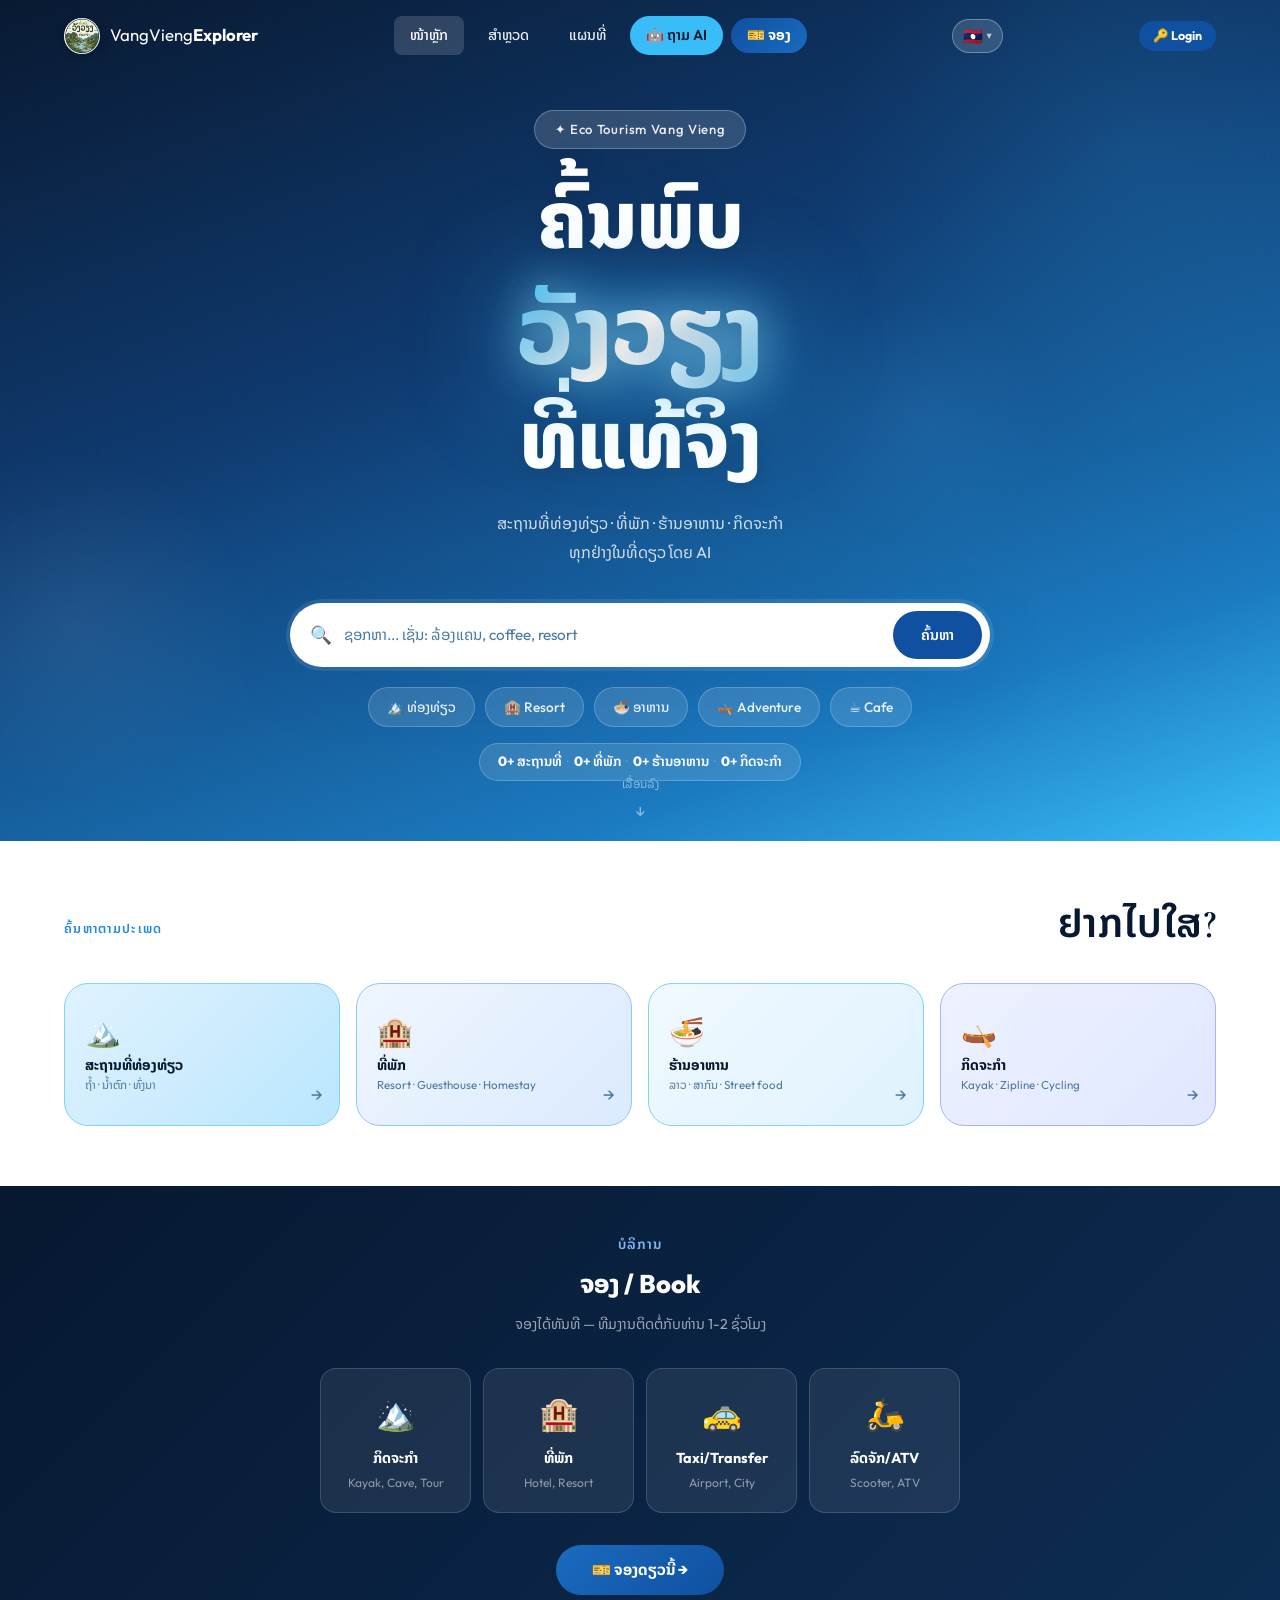
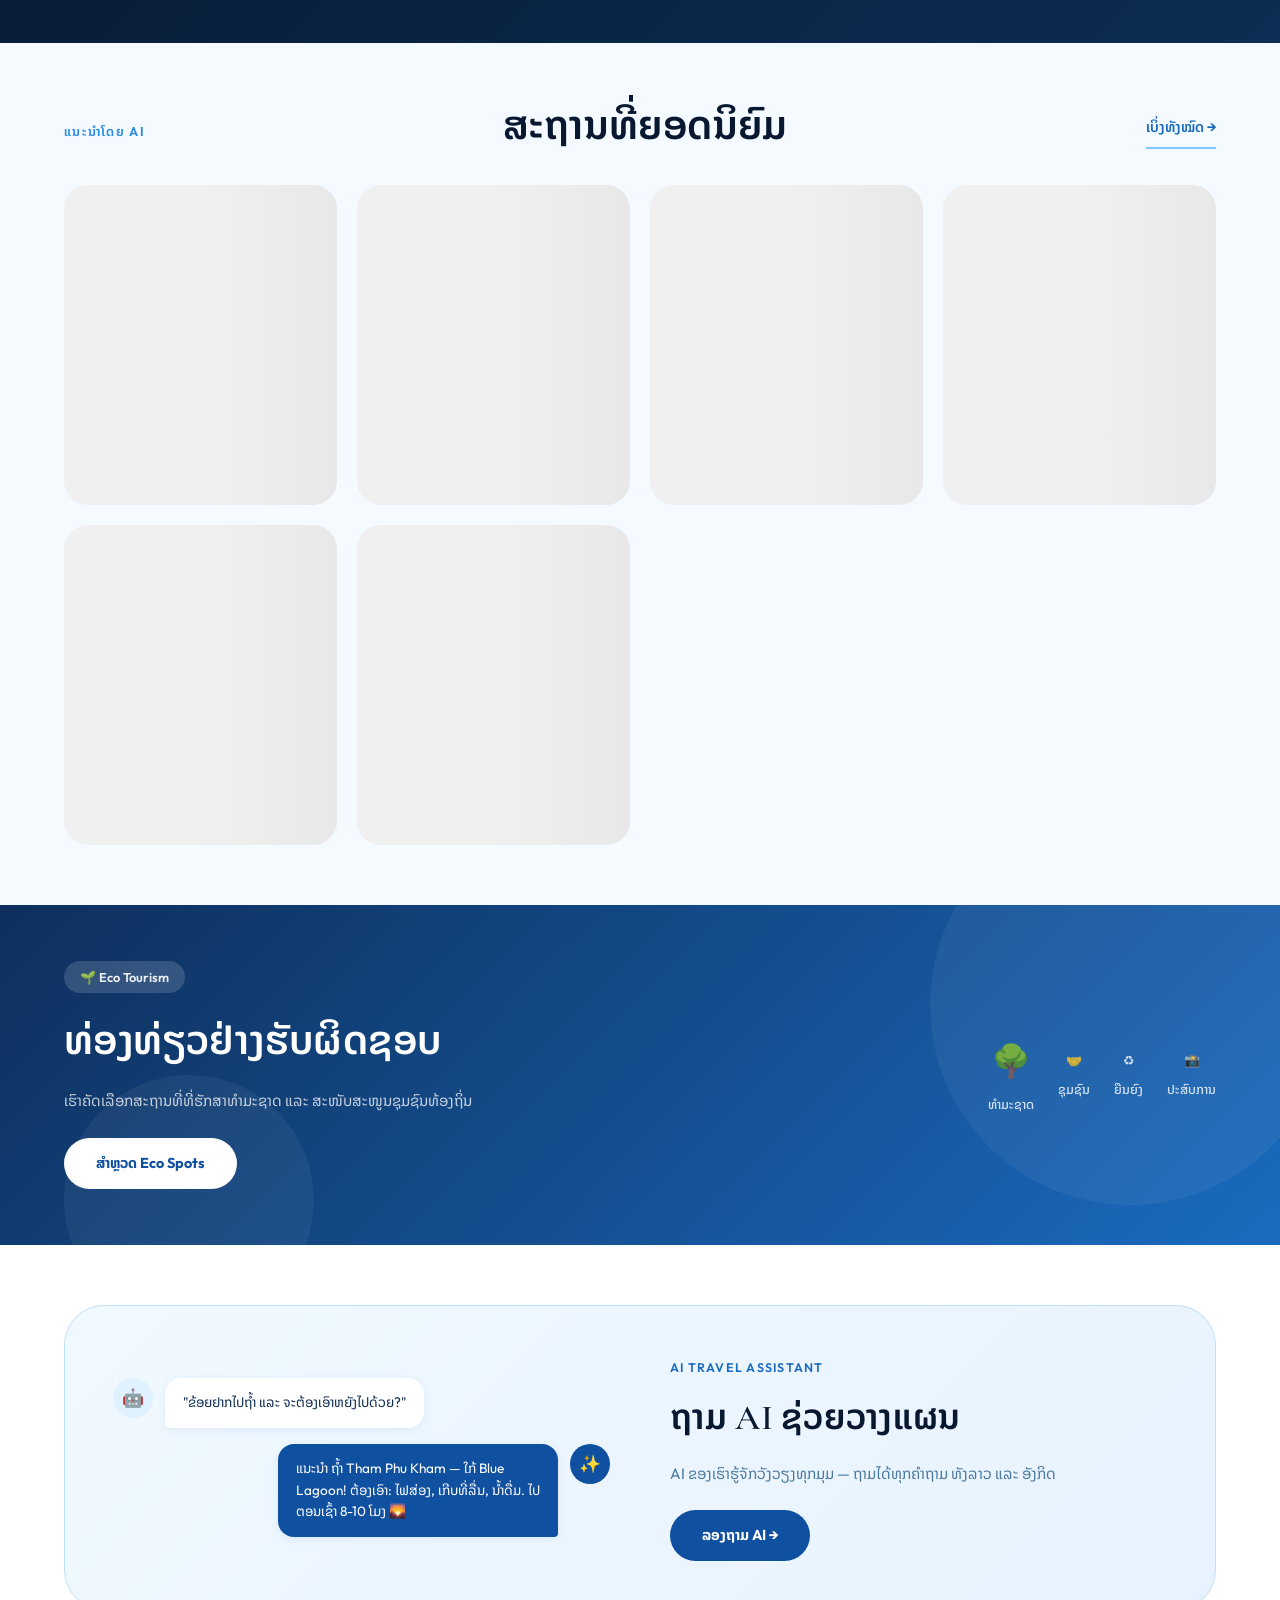
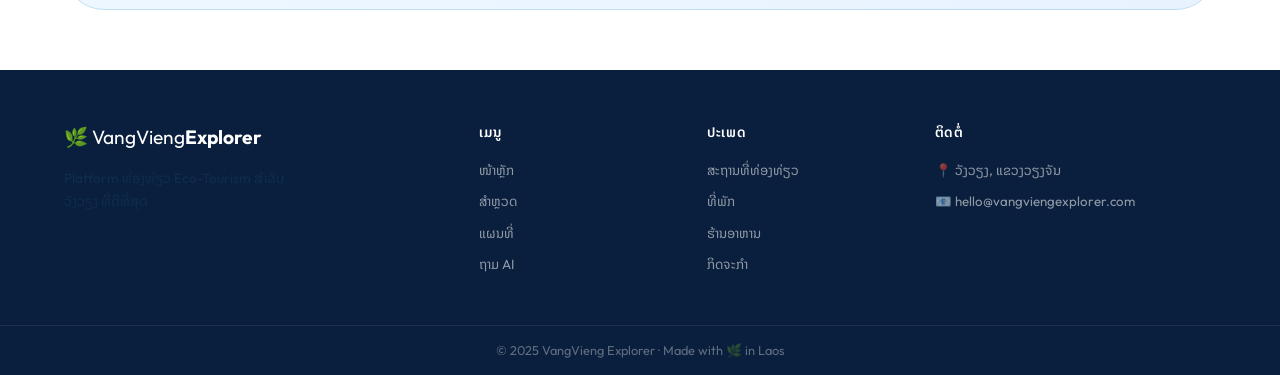
==== commit f6861f5a: "Add files via upload" ====
--- a/index.html
+++ b/index.html
@@ -5,6 +5,7 @@
   <meta name="viewport" content="width=device-width, initial-scale=1.0" />
   <title>VangVieng Explorer 🌿 — ສຳຫຼວດວັງວຽງ ລາວ</title>
 
+  <!-- SEO -->
   <meta name="description" content="ສຳຫຼວດວັງວຽງ ລາວ — ສະຖານທີ່ທ່ອງທ່ຽວ, ທີ່ພັກ, ຮ້ານອາຫານ, ກິດຈະກຳ. Discover Vang Vieng attractions, hotels, restaurants and activities powered by AI.">
   <meta name="keywords" content="Vang Vieng, ວັງວຽງ, Laos, ລາວ, tourism, travel, eco tourism, Blue Lagoon, Tham Chang, kayak, zipline">
   <meta name="author" content="VangVieng Explorer">
@@ -12,6 +13,7 @@
   <meta name="google-site-verification" content="aIEkSNs_3NFdKV3iaKgwpjX4M2gqIAVR-UfDAykAiaM">
   <link rel="canonical" href="https://duantest001-rgb.github.io/vangvieng-explorer/">
 
+  <!-- Open Graph (Facebook, Line, WhatsApp) -->
   <meta property="og:type" content="website">
   <meta property="og:url" content="https://duantest001-rgb.github.io/vangvieng-explorer/">
   <meta property="og:title" content="VangVieng Explorer — ສຳຫຼວດວັງວຽງ ລາວ">
@@ -21,11 +23,13 @@
   <meta property="og:locale:alternate" content="en_US">
   <meta property="og:site_name" content="VangVieng Explorer">
 
+  <!-- Twitter Card -->
   <meta name="twitter:card" content="summary_large_image">
   <meta name="twitter:title" content="VangVieng Explorer — ສຳຫຼວດວັງວຽງ">
   <meta name="twitter:description" content="ສະຖານທີ່ທ່ອງທ່ຽວ, ທີ່ພັກ, ຮ້ານອາຫານ ວັງວຽງ ໂດຍ AI">
   <meta name="twitter:image" content="https://duantest001-rgb.github.io/vangvieng-explorer/assets/logo.png">
 
+  <!-- PWA -->
   <meta name="theme-color" content="#1050a0">
   <meta name="mobile-web-app-capable" content="yes">
   <meta name="apple-mobile-web-app-capable" content="yes">
@@ -73,6 +77,7 @@
     </div>
   </nav>
 
+  <!-- HERO -->
   <section class="hero">
     <div class="hero-bg">
       <div class="hero-shape s1"></div><div class="hero-shape s2"></div><div class="hero-shape s3"></div>
@@ -97,6 +102,7 @@
         <button class="tag" onclick="searchTag('adventure')" data-i18n="tag.adventure">🛶 Adventure</button>
         <button class="tag" onclick="searchTag('cafe')" data-i18n="tag.cafe">☕ Cafe</button>
       </div>
+      <!-- WEATHER + STATS WIDGETS -->
       <div class="hero-widgets">
         <div class="weather-widget" id="weatherWidget" style="display:none;">
           <span class="weather-icon" id="wIcon">🌤️</span>
@@ -120,19 +126,7 @@
     </div>
   </section>
 
-  <section class="section event-section">
-    <div class="container">
-      <div class="section-header">
-        <p class="section-label">ອັບເດດລ່າສຸດ</p>
-        <h2 class="section-title">ກິດຈະກຳ & ອີເວັ້ນ</h2>
-      </div>
-      
-      <div class="event-slider-container" id="sliderContainer">
-        <p style="text-align: center; padding: 20px;">ກຳລັງໂຫຼດກິດຈະກຳ...</p>
-      </div>
-    </div>
-  </section>
-
+  <!-- CATEGORIES -->
   <section class="section categories-section">
     <div class="container">
       <div class="section-header">
@@ -176,6 +170,7 @@
     </div>
   </section>
 
+  <!-- BOOKING SECTION -->
   <section style="padding:3rem 0;background:linear-gradient(135deg,#071830,#0d2d54);">
     <div class="container">
       <div style="text-align:center;margin-bottom:2rem;">
@@ -213,6 +208,7 @@
     </div>
   </section>
 
+  <!-- FEATURED -->
   <section class="section featured-section">
     <div class="container">
       <div class="section-header">
@@ -224,6 +220,7 @@
     </div>
   </section>
 
+  <!-- ECO BANNER -->
   <section class="eco-banner">
     <div class="eco-bg-shapes"><div class="eco-shape e1"></div><div class="eco-shape e2"></div></div>
     <div class="container eco-content">
@@ -242,6 +239,7 @@
     </div>
   </section>
 
+  <!-- AI PROMO -->
   <section class="section ai-promo-section">
     <div class="container">
       <div class="ai-promo-card">
@@ -281,6 +279,7 @@
     if (promoSection) observer.observe(promoSection);
   </script>
 
+  <!-- FOOTER -->
   <footer class="footer">
     <div class="container footer-grid">
       <div class="footer-brand">
@@ -319,6 +318,7 @@
   <script>
     // ── WEATHER — Vang Vieng ──
     async function loadWeather() {
+      // ລອງ direct ກ່ອນ — ຖ້າ fail ໃຊ້ Worker proxy
       const WEATHER_URL = 'https://api.openweathermap.org/data/2.5/weather?lat=18.9167&lon=102.4500&appid=25e354c80aa4d1d062271734755205c4&units=metric';
       const PROXY_URL   = 'https://gemini-proxy.duan-test001.workers.dev/weather';
 
@@ -333,6 +333,7 @@
         try {
           data = await tryFetch(WEATHER_URL);
         } catch {
+          // fallback ຜ່ານ Worker
           data = await tryFetch(PROXY_URL);
         }
         const temp = Math.round(data.main.temp);
--- a/css/style.css
+++ b/css/style.css
@@ -859,76 +859,3 @@
 .search-box    { animation: heroFadeIn 0.8s ease-out 0.45s both; }
 .quick-tags    { animation: heroFadeIn 0.8s ease-out 0.55s both; }
 .hero-widgets  { animation: heroFadeIn 0.8s ease-out 0.65s both; }
-/* ຕັ້ງຄ່າກ່ອງຫຼັກຂອງ Slider */
-.event-slider-container {
-  max-width: 100%;
-  position: relative;
-  margin: auto;
-  overflow: hidden;
-  border-radius: 10px; /* ເຮັດໃຫ້ຂອບມົນງາມຂຶ້ນ */
-  box-shadow: 0 4px 8px rgba(0,0,0,0.2);
-}
-
-/* ເຊື່ອງສະໄລ້ທັງໝົດໄວ້ກ່ອນ */
-.event-slide {
-  display: none;
-}
-
-/* ຕົກແຕ່ງຂໍ້ຄວາມທີ່ຢູ່ເທິງຮູບ */
-.event-text {
-  position: absolute;
-  bottom: 20px;
-  left: 20px;
-  color: #ffffff;
-  background-color: rgba(0, 0, 0, 0.6); /* ພື້ນຫຼັງສີດຳໂປ່ງໃສອ່ານງ່າຍຂຶ້ນ */
-  padding: 15px;
-  border-radius: 8px;
-  max-width: 80%;
-}
-
-.event-text h3 {
-  margin: 0 0 10px 0;
-  font-size: 24px;
-}
-
-.event-text p {
-  margin: 0;
-  font-size: 16px;
-}
-
-/* ປຸ່ມກົດ ຊ້າຍ-ຂວາ */
-.prev-btn, .next-btn {
-  cursor: pointer;
-  position: absolute;
-  top: 50%;
-  width: auto;
-  padding: 16px;
-  margin-top: -22px;
-  color: white;
-  font-weight: bold;
-  font-size: 18px;
-  transition: 0.6s ease;
-  border-radius: 0 3px 3px 0;
-  user-select: none;
-  background-color: rgba(0,0,0,0.3);
-}
-
-.next-btn {
-  right: 0;
-  border-radius: 3px 0 0 3px;
-}
-
-.prev-btn:hover, .next-btn:hover {
-  background-color: rgba(0,0,0,0.8);
-}
-
-/* ເອັບເຟັກເວລາປ່ຽນຮູບ (Fade) */
-.fade {
-  animation-name: fade;
-  animation-duration: 1.5s;
-}
-
-@keyframes fade {
-  from {opacity: .4} 
-  to {opacity: 1}
-}
